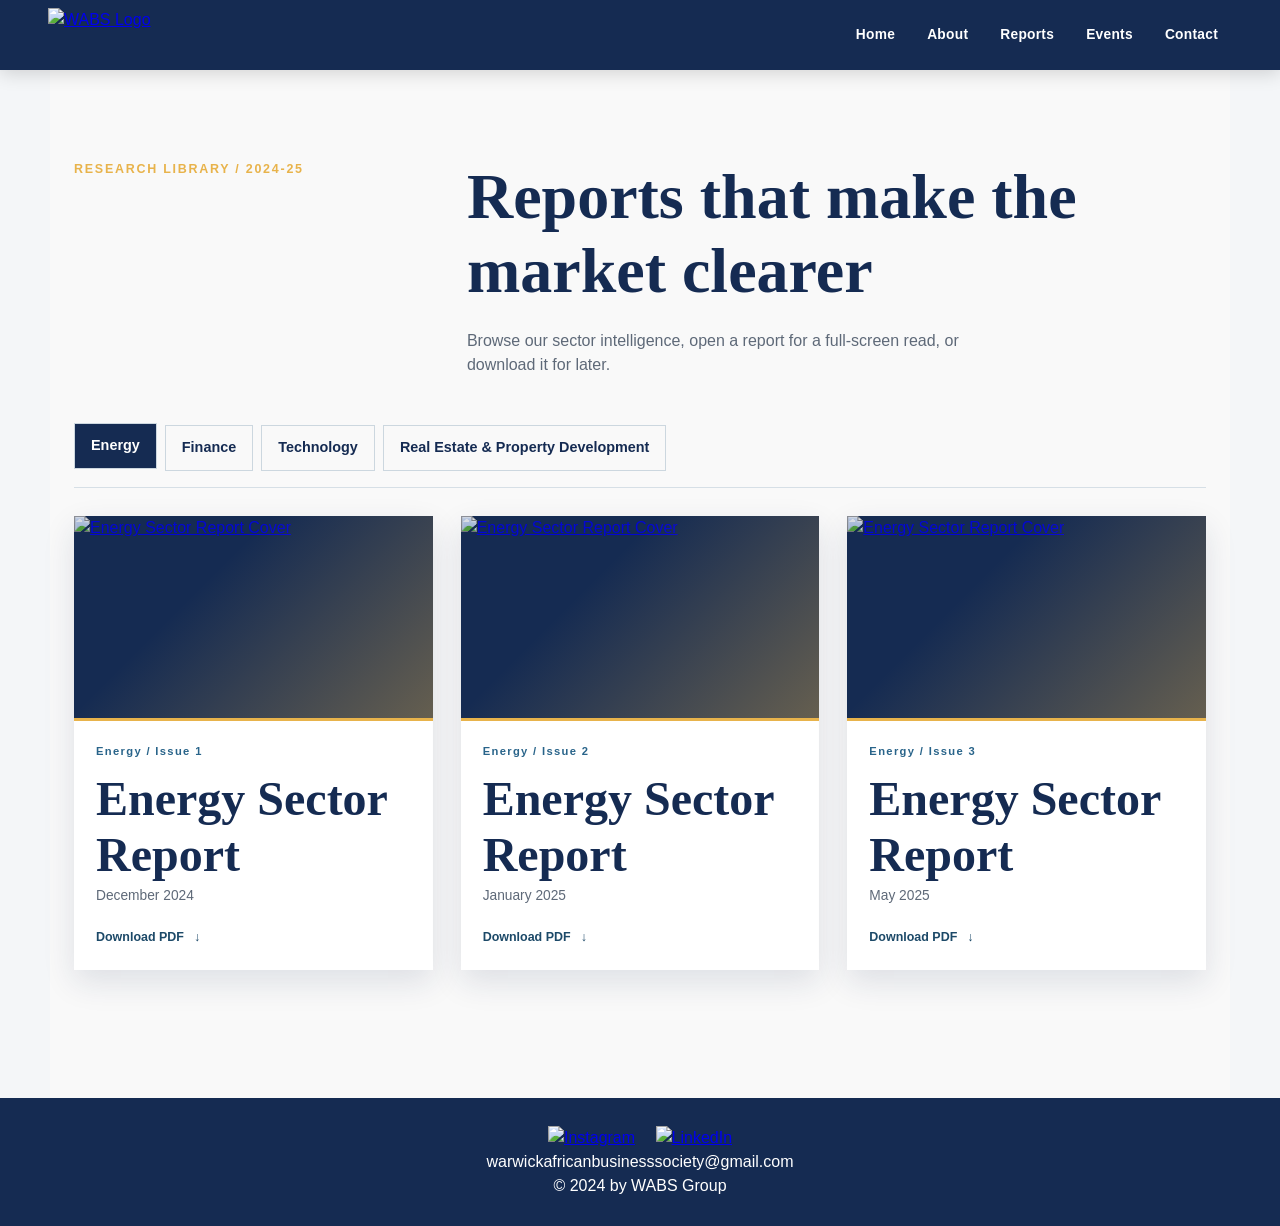
==== report.html @ a9885c7d "Work In Progress - Storing reports in JSON; Renaming some report files" ====
<!DOCTYPE html>
<html lang="en">
<head>
    <meta charset="UTF-8">
    <meta name="viewport" content="width=device-width, initial-scale=1.0, maximum-scale=1.0, user-scalable=no">
    <title>Sector Reports</title>
    <link rel="icon" href="assets/images/wabs.jpeg" type="image/jpeg">
    <style>
        * {
            margin: 0;
            padding: 0;
            box-sizing: border-box;
        }

        body {
            display: flex;
            flex-direction: column;
            min-height: 100vh;
            font-family: Arial, sans-serif;
        }

        header {
            background-color: #152B52;
            position: fixed;
            top: 0;
            left: 0;
            right: 0;
            height: 70px;
            display: flex;
            align-items: center;
            justify-content: space-between;
            padding: 0 15px;
            box-shadow: 0 2px 10px rgba(0, 0, 0, 0.1);
            z-index: 1000;
        }

        header img {
            height: 50px;
            width: auto;
        }

        /* Hamburger Menu Styles */
        .hamburger {
            display: none;
            background: none;
            border: none;
            cursor: pointer;
            padding: 10px;
            z-index: 1001;
            margin-left: auto;
        }

        .hamburger span {
            display: block;
            width: 25px;
            height: 3px;
            background: #fff;
            margin: 5px 0;
            transition: 0.3s;
        }

        nav ul {
            display: flex;
            list-style: none;
        }

        nav ul li {
            margin-left: 10px;
        }

        nav ul li a {
            text-decoration: none;
            color: #ffffff;
            font-weight: bold;
            padding: 8px 12px;
            border-radius: 5px;
            font-size: 14px;
            white-space: nowrap;
            transition: background-color 0.3s;
        }

        nav ul li a:hover {
            background-color: #29648A;
        }

        /* Mobile Styles */
        @media (max-width: 768px) {
            header {
                height: 60px;
                padding: 0 10px;
            }

            header img {
                height: 40px;
            }

            .hamburger {
                display: block;
            }

            nav ul {
                position: fixed;
                top: 60px;
                right: -100%;
                flex-direction: column;
                background: #152B52;
                width: 100%;
                height: calc(100vh - 60px);
                transition: 0.3s;
                padding: 20px 0;
            }

            nav ul.show-menu {
                right: 0;
            }

            nav ul li {
                margin: 10px 0;
                text-align: center;
            }

            nav ul li a {
                font-size: 1.1rem;
                padding: 15px;
                display: block;
            }

            .hamburger.active span:nth-child(1) {
                transform: rotate(45deg) translate(5px, 5px);
            }

            .hamburger.active span:nth-child(2) {
                opacity: 0;
            }

            .hamburger.active span:nth-child(3) {
                transform: rotate(-45deg) translate(7px, -6px);
            }
        }

        /* Existing Report Page Styles */
        .hero-section {
            background: linear-gradient(rgba(0, 0, 0, 0.6), rgba(0, 0, 0, 0.6)), url("assets/images/africa.jpeg") center/cover;
            height: 70vh;
            display: flex;
            align-items: center;
            justify-content: center;
            text-align: center;
            color: #ffffff;
            margin-top: 70px;
        }

        .report-section {
            text-align: center;
            padding: 50px 20px;
            background-color: #f9f9f9;
        }

        .buttons button {
            background-color: #002147;
            color: white;
            border: none;
            padding: 10px 15px;
            margin: 5px;
            cursor: pointer;
            border-radius: 5px;
        }

        .report-gallery {
            display: grid;
            grid-template-columns: repeat(auto-fit, minmax(150px, 1fr));
            gap: 15px;
            justify-items: center;
        }

        .report-cover img {
            object-fit: cover;
            object-position: left center;  /* or right center, depending on which side has the important content */
        }


        footer {
            background-color: #152B52;
            color: #fff;
            text-align: center;
            padding: 20px 10px;
            margin-top: auto;
        }

        footer img {
            height: 30px;
            margin: 0 8px;
            transition: transform 0.3s;
        }

        footer img:hover {
            transform: scale(1.1);
        }
    </style>
    <link rel="stylesheet" href="assets/css/site.css">
</head>
<body>
    <header>
        <a href="index.html"><img src="assets/images/wabs.jpeg" alt="WABS Logo"></a>
        <button type="button" class="hamburger" aria-label="Toggle navigation">
            <span></span>
            <span></span>
            <span></span>
        </button>
        <nav>
            <ul>
                <li><a href="index.html">Home</a></li>
                <li><a href="about.html">About</a></li>
                <li><a href="report.html">Reports</a></li>
                <li><a href="events.html">Events</a></li>
                <li><a href="contact.html">Contact</a></li>
            </ul>
        </nav>
    </header>

    <main>

        <section class="report-section">
            <div class="report-heading">
                <p class="eyebrow">Research library / 2024-25</p>
                <h1>Reports that make the market clearer</h1>
                <p>Browse our sector intelligence, open a report for a full-screen read, or download it for later.</p>
            </div>
            <div class="buttons report-tabs" role="tablist" aria-label="Report sectors">
                <button type="button" role="tab" aria-selected="true" data-report="Energy">Energy</button>
                <button type="button" role="tab" aria-selected="false" data-report="Finance">Finance</button>
                <button type="button" role="tab" aria-selected="false" data-report="Technology">Technology</button>
                <button type="button" role="tab" aria-selected="false" data-report="Real Estate">Real Estate &amp; Property Development</button>
            </div>

            <!-- <div class="report-gallery active" id="Energy" role="tabpanel">
                <article class="report-card"><a class="report-cover preview-report" href="assets/reports/ENERGY HORIZONTAL.pdf" data-title="Energy Sector Report / December 2024"><img src="assets/images/energy_sec.png" alt="Energy sector report cover"><span>Open report</span></a><div class="report-card-body"><p class="report-meta">ENERGY / ISSUE 01</p><h2>Energy Sector Report</h2><p>December 2024</p><a class="download-report" href="assets/reports/ENERGY HORIZONTAL.pdf" download="Energy Sector Report, December 2024, Issue 1.pdf">Download PDF <span aria-hidden="true">&darr;</span></a></div></article>
                <article class="report-card"><a class="report-cover preview-report" href="assets/reports/Energy Sector Report, January 2025, Issue 12.pdf" data-title="Energy Sector Report / January 2025"><img src="assets/images/energy_sec.png" alt="Energy sector report cover"><span>Open report</span></a><div class="report-card-body"><p class="report-meta">ENERGY / ISSUE 02</p><h2>Energy Sector Report</h2><p>January 2025</p><a class="download-report" href="assets/reports/Energy Sector Report, January 2025, Issue 12.pdf" download="Energy Sector Report, January 2025, Issue 2.pdf">Download PDF <span aria-hidden="true">&darr;</span></a></div></article>
                <article class="report-card"><a class="report-cover preview-report" href="assets/reports/Energy Report MAY.pdf" data-title="Energy Sector Report / February 2025"><img src="assets/images/energy_sec.png" alt="Energy sector report cover"><span>Open report</span></a><div class="report-card-body"><p class="report-meta">ENERGY / ISSUE 03</p><h2>Energy Sector Report</h2><p>February 2025</p><a class="download-report" href="assets/reports/Energy Report MAY.pdf" download="Energy Sector Report, February 2025, Issue 3.pdf">Download PDF <span aria-hidden="true">&darr;</span></a></div></article>
            </div>

            <div class="report-gallery" id="Finance" role="tabpanel">
                <article class="report-card"><a class="report-cover preview-report" href="assets/reports/Finance Horizontal.pdf" data-title="Finance Sector Report / December 2024"><img src="assets/images/finance_sec.png" alt="Finance sector report cover"><span>Open report</span></a><div class="report-card-body"><p class="report-meta">FINANCE / ISSUE 01</p><h2>Finance Sector Report</h2><p>December 2024</p><a class="download-report" href="assets/reports/Finance Horizontal.pdf" download="Finance Sector Report, December 2024, Issue 1.pdf">Download PDF <span aria-hidden="true">&darr;</span></a></div></article>
                <article class="report-card"><a class="report-cover preview-report" href="assets/reports/Finance Sector Report, January 2025, Issue 12.pdf" data-title="Finance Sector Report / January 2025"><img src="assets/images/finance_sec.png" alt="Finance sector report cover"><span>Open report</span></a><div class="report-card-body"><p class="report-meta">FINANCE / ISSUE 02</p><h2>Finance Sector Report</h2><p>January 2025</p><a class="download-report" href="assets/reports/Finance Sector Report, January 2025, Issue 12.pdf" download="Finance Sector Report, January 2025, Issue 2.pdf">Download PDF <span aria-hidden="true">&darr;</span></a></div></article>
                <article class="report-card"><a class="report-cover preview-report" href="assets/reports/Finance Report 1803.pdf" data-title="Finance Sector Report / February 2025"><img src="assets/images/finance_sec.png" alt="Finance sector report cover"><span>Open report</span></a><div class="report-card-body"><p class="report-meta">FINANCE / ISSUE 03</p><h2>Finance Sector Report</h2><p>February 2025</p><a class="download-report" href="assets/reports/Finance Report 1803.pdf" download="Finance Sector Report, February 2025, Issue 3.pdf">Download PDF <span aria-hidden="true">&darr;</span></a></div></article>
            </div>

            <div class="report-gallery" id="Technology" role="tabpanel">
                <article class="report-card"><a class="report-cover preview-report" href="assets/reports/Tech.pdf" data-title="Technology Sector Report / December 2024"><img src="assets/images/tech_sec.png" alt="Technology sector report cover"><span>Open report</span></a><div class="report-card-body"><p class="report-meta">TECHNOLOGY / ISSUE 01</p><h2>Technology Sector Report</h2><p>December 2024</p><a class="download-report" href="assets/reports/Tech.pdf" download="Technology Sector Report, December 2024, Issue 1.pdf">Download PDF <span aria-hidden="true">&darr;</span></a></div></article>
                <article class="report-card"><a class="report-cover preview-report" href="assets/reports/Technology Sector Report, January 2025, Issue 12.pdf" data-title="Technology Sector Report / January 2025"><img src="assets/images/tech_sec.png" alt="Technology sector report cover"><span>Open report</span></a><div class="report-card-body"><p class="report-meta">TECHNOLOGY / ISSUE 02</p><h2>Technology Sector Report</h2><p>January 2025</p><a class="download-report" href="assets/reports/Technology Sector Report, January 2025, Issue 12.pdf" download="Technology Sector Report, January 2025, Issue 2.pdf">Download PDF <span aria-hidden="true">&darr;</span></a></div></article>
                <article class="report-card"><a class="report-cover preview-report" href="assets/reports/Tech Report MAY (1).pdf" data-title="Technology Sector Report / February 2025"><img src="assets/images/tech_sec.png" alt="Technology sector report cover"><span>Open report</span></a><div class="report-card-body"><p class="report-meta">TECHNOLOGY / ISSUE 03</p><h2>Technology Sector Report</h2><p>February 2025</p><a class="download-report" href="assets/reports/Tech Report MAY (1).pdf" download="Technology Sector Report, February 2025, Issue 3.pdf">Download PDF <span aria-hidden="true">&darr;</span></a></div></article>
            </div>

            <div class="report-gallery" id="real-estate-property-development" role="tabpanel">
                <article class="report-card"><a class="report-cover preview-report" href="assets/reports/Real Estate.pdf" data-title="Real Estate &amp; Property Development / December 2024"><img src="assets/images/resec.png" alt="Real estate report cover"><span>Open report</span></a><div class="report-card-body"><p class="report-meta">REAL ESTATE / ISSUE 01</p><h2>Real Estate &amp; Property Development</h2><p>December 2024</p><a class="download-report" href="assets/reports/Real Estate.pdf" download="Real Estate Sector Report, December 2024, Issue 1.pdf">Download PDF <span aria-hidden="true">&darr;</span></a></div></article>
                <article class="report-card"><a class="report-cover preview-report" href="assets/reports/Real Estate &amp; Property Development Sector Report, January 2025, Issue 12.pdf" data-title="Real Estate &amp; Property Development / January 2025"><img src="assets/images/resec.png" alt="Real estate report cover"><span>Open report</span></a><div class="report-card-body"><p class="report-meta">REAL ESTATE / ISSUE 02</p><h2>Real Estate &amp; Property Development</h2><p>January 2025</p><a class="download-report" href="assets/reports/Real Estate &amp; Property Development Sector Report, January 2025, Issue 12.pdf" download="Real Estate Sector Report, January 2025, Issue 2.pdf">Download PDF <span aria-hidden="true">&darr;</span></a></div></article>
                <article class="report-card"><a class="report-cover preview-report" href="assets/reports/Real Estate May.pdf" data-title="Real Estate &amp; Property Development / February 2025"><img src="assets/images/resec.png" alt="Real estate report cover"><span>Open report</span></a><div class="report-card-body"><p class="report-meta">REAL ESTATE / ISSUE 03</p><h2>Real Estate &amp; Property Development</h2><p>February 2025</p><a class="download-report" href="assets/reports/Real Estate May.pdf" download="Real Estate Sector Report, February 2025, Issue 3.pdf">Download PDF <span aria-hidden="true">&darr;</span></a></div></article>
            </div> -->

            <div class="report-gallery">
                <!-- The reports of currently selected button based on 'aria-selected' in .report-tabs will be displayed here -->
                
            </div>
        </section>

        <dialog class="report-modal" aria-labelledby="report-modal-title">
            <div class="report-modal-bar"><p id="report-modal-title">Report preview</p><button class="close-report" type="button" aria-label="Close report preview">&times;</button></div>
            <iframe title="Report preview" src="about:blank"></iframe>
        </dialog>
    </main>

    <footer>
        <div>
            <a href="https://www.instagram.com/warwickafricanbusinesssoc/"><img src="assets/images/ig_logo.png" alt="Instagram"></a>
            <a href="https://www.linkedin.com/company/warwick-african-business-society/?viewAsMember=true"><img src="assets/images/linkedin_logo.png" alt="LinkedIn"></a>
        </div>
        <p>warwickafricanbusinesssociety@gmail.com</p>
        <p>&copy; 2024 by WABS Group</p>
    </footer>

    <script src="assets/js/site.js"></script>
    <script src="assets/js/report-filter.js"></script>
</body>
</html>
---- assets/css/site.css ----
:root {
    --wabs-navy: #152b52;
    --wabs-blue: #29648a;
    --wabs-blue-dark: #1c4968;
    --wabs-gold: #e8b34b;
    --wabs-ink: #172033;
    --wabs-muted: #5e6978;
    --wabs-paper: #f4f6f8;
    --wabs-white: #ffffff;
    --header-height: 70px;
    --content-width: 1180px;
    --shadow-soft: 0 12px 30px rgba(21, 43, 82, 0.12);
    --shadow-deep: 0 24px 60px rgba(21, 43, 82, 0.18);
}

@font-face {
    font-family: "The Seasons";
    src: url("../fonts/FONTSPRINGDEMO-TheSeasonsRegular.woff2") format("woff2");
    font-display: swap;
}

@font-face {
    font-family: "Montserrat Local";
    src: url("../fonts/Montserrat-Bold.ttf") format("truetype");
    font-weight: 700;
    font-display: swap;
}

*,
*::before,
*::after {
    box-sizing: border-box;
}

html {
    scroll-behavior: smooth;
}

body {
    min-height: 100vh;
    padding: 0 !important;
    color: var(--wabs-ink);
    background: var(--wabs-paper);
    font-family: "Montserrat", "Montserrat Local", Arial, sans-serif;
    line-height: 1.5;
    overflow-x: hidden;
}

.scroll-progress {
    position: fixed;
    top: 0;
    left: 0;
    z-index: 1100;
    width: 100%;
    height: 3px;
    background: var(--wabs-gold);
    transform: scaleX(0);
    transform-origin: left center;
    pointer-events: none;
}

header {
    position: fixed;
    top: 0;
    right: 0;
    left: 0;
    z-index: 1000;
    display: flex;
    align-items: center;
    justify-content: space-between;
    min-height: var(--header-height);
    height: var(--header-height) !important;
    padding: 0 clamp(16px, 4vw, 48px) !important;
    background: var(--wabs-navy) !important;
    box-shadow: 0 3px 18px rgba(0, 0, 0, 0.16) !important;
}

header > a {
    display: inline-flex;
    align-items: center;
    height: 100%;
}

header img {
    width: auto;
    height: 54px !important;
    object-fit: contain;
}

nav ul {
    display: flex;
    align-items: center;
    gap: 4px;
    margin: 0;
    padding: 0;
    list-style: none;
}

nav ul li {
    margin: 0 !important;
}

nav ul li a {
    display: block;
    padding: 10px 14px !important;
    border-radius: 4px;
    color: var(--wabs-white);
    font-size: 0.86rem;
    font-weight: 700;
    letter-spacing: 0.02em;
    text-decoration: none;
    transition: background-color 160ms ease, color 160ms ease;
}

nav ul li a:hover,
nav ul li a[aria-current="page"] {
    background: var(--wabs-blue);
}

.hamburger {
    display: none;
    width: 44px;
    height: 44px;
    padding: 9px !important;
    border: 0;
    background: transparent;
}

.hamburger span {
    display: block;
    width: 26px;
    height: 3px;
    margin: 5px auto;
    border-radius: 2px;
    background: var(--wabs-white);
    transition: transform 160ms ease, opacity 160ms ease;
}

.hamburger.active span:nth-child(1) {
    transform: rotate(45deg) translate(5px, 5px);
}

.hamburger.active span:nth-child(2) {
    opacity: 0;
}

.hamburger.active span:nth-child(3) {
    transform: rotate(-45deg) translate(7px, -6px);
}

h1,
h2,
h3 {
    line-height: 1.15;
}

button,
.explore-link,
.buttons button,
.report a {
    border: 0;
    border-radius: 4px;
    background: var(--wabs-blue);
    color: var(--wabs-white);
    cursor: pointer;
    font: inherit;
    font-weight: 700;
    text-decoration: none;
    transition: background-color 160ms ease, box-shadow 160ms ease, transform 160ms ease;
}

button:hover,
.explore-link:hover,
.buttons button:hover,
.report a:hover {
    background: var(--wabs-blue-dark) !important;
    box-shadow: 0 6px 14px rgba(21, 43, 82, 0.18);
    transform: translateY(-1px);
}

button:focus-visible,
a:focus-visible,
input:focus-visible,
textarea:focus-visible {
    outline: 3px solid var(--wabs-gold);
    outline-offset: 3px;
}

.hero-section,
.hero-section2,
.hero-container {
    margin-top: var(--header-height) !important;
}

.hero-section h1,
.hero-text,
.events-intro h1,
.team-section h2,
.report-section h2 {
    font-family: "The Seasons", Georgia, serif;
}

.hero-section-header {
    width: min(100%, 820px);
}

.feature-box {
    border-radius: 4px;
    box-shadow: var(--shadow-soft) !important;
}

.about-mission {
    width: 100%;
    margin-top: 0 !important;
    padding: clamp(64px, 9vw, 112px) 24px !important;
    align-items: center;
    text-align: center;
}

.about-mission .hero-section-header,
.about-mission .features {
    align-self: center;
    width: min(100%, 1040px);
    margin-right: auto !important;
    margin-left: auto !important;
    text-align: center;
}

.about-mission .hero-section-header {
    max-width: 820px;
}

.about-mission .features {
    display: grid;
    grid-template-columns: repeat(3, minmax(0, 1fr));
    align-items: stretch;
    justify-content: center;
    gap: clamp(18px, 4vw, 48px);
}

.about-mission .feature-box {
    width: 100%;
    max-width: none;
    margin: 0 !important;
}

.sector {
    width: min(100% - 32px, var(--content-width));
    margin: 48px auto;
}

.sector-container {
    min-height: 320px;
    border-radius: 4px;
    box-shadow: var(--shadow-soft) !important;
}

.sector-content p,
.event-card p,
.content-section p {
    color: var(--wabs-muted);
}

.team-section,
.report-section,
.content-section {
    width: min(100%, var(--content-width));
    margin-right: auto;
    margin-left: auto;
}

.team-section,
.report-section {
    padding: clamp(40px, 6vw, 80px) 24px !important;
}

.team-section h2,
.report-section h2 {
    font-size: clamp(2rem, 4vw, 3rem) !important;
}

.buttons {
    display: flex;
    flex-wrap: wrap;
    justify-content: center;
    gap: 8px;
    margin: 28px 0 !important;
}

.buttons button {
    margin: 0 !important;
    padding: 11px 16px !important;
    font-size: 0.9rem;
}

.team-gallery,
.report-gallery {
    gap: 28px !important;
}

.team-member {
    padding: 8px;
}

.team-member img {
    box-shadow: var(--shadow-soft) !important;
}

form {
    border: 1px solid #e1e6eb;
    box-shadow: var(--shadow-soft) !important;
}

input,
textarea {
    border: 1px solid #cbd4de !important;
    background: var(--wabs-white);
    color: var(--wabs-ink);
}

input:focus,
textarea:focus {
    border-color: var(--wabs-blue) !important;
    box-shadow: 0 0 0 3px rgba(41, 100, 138, 0.14);
    outline: 0;
}

footer {
    margin-top: auto;
    padding: 28px 20px !important;
    background: var(--wabs-navy) !important;
}

footer img {
    width: auto;
    height: 32px !important;
}

@media (max-width: 768px) {
    :root {
        --header-height: 60px;
    }

    header img {
        height: 44px !important;
    }

    .hamburger {
        display: block !important;
        margin-left: auto !important;
    }

    nav ul {
        position: fixed;
        top: var(--header-height);
        right: -100%;
        z-index: 999;
        display: flex;
        width: 100%;
        height: calc(100vh - var(--header-height));
        padding: 24px 16px;
        flex-direction: column;
        align-items: stretch;
        gap: 8px;
        background: var(--wabs-navy);
        transition: right 200ms ease;
    }

    nav ul.show-menu {
        right: 0;
    }

    nav ul li a {
        padding: 14px 16px !important;
        text-align: center;
        font-size: 1rem;
    }

    .sector {
        width: min(100% - 24px, var(--content-width));
        margin: 28px auto;
    }

    .sector-content {
        padding: 28px !important;
    }

    .content-section {
        padding: 28px 16px !important;
    }

    .hero-section h1,
    .hero-text {
        font-size: clamp(1.8rem, 8vw, 2.5rem) !important;
    }
}

@media (max-width: 480px) {
    .about-mission .features {
        grid-template-columns: 1fr;
        width: min(100%, 320px);
    }

    .buttons button {
        width: 100%;
    }

    .team-gallery {
        grid-template-columns: 1fr !important;
    }

    .feature-box {
        min-width: 100%;
    }
}

@media (prefers-reduced-motion: reduce) {
    *,
    *::before,
    *::after {
        scroll-behavior: auto !important;
        transition-duration: 0.01ms !important;
    }
}

.events-page {
    max-width: none;
    padding: 0 !important;
}

.events-hero {
    display: flex;
    position: relative;
    min-height: min(620px, 70vh);
    margin-top: var(--header-height);
    align-items: center;
    padding: clamp(80px, 12vw, 150px) max(24px, calc((100% - var(--content-width)) / 2));
    isolation: isolate;
    background: linear-gradient(105deg, rgba(21, 43, 82, 0.97) 0%, rgba(21, 43, 82, 0.7) 48%, rgba(21, 43, 82, 0.18) 100%), url("../images/hero.png") center 58% / cover no-repeat;
    color: var(--wabs-white);
}

.events-hero::after {
    position: absolute;
    inset: auto 0 0;
    height: 110px;
    background: linear-gradient(transparent, var(--wabs-paper));
    content: "";
    pointer-events: none;
}

.events-hero-content {
    position: relative;
    z-index: 1;
    width: min(100%, 720px);
    animation: hero-in 800ms cubic-bezier(.2,.8,.2,1) both;
}

.hero-actions {
    display: flex;
    align-items: center;
    flex-wrap: wrap;
    gap: 22px;
    margin-top: 34px;
}

.hero-action {
    display: inline-flex;
    gap: 20px;
    align-items: center;
    padding: 13px 17px;
    border: 1px solid rgba(255,255,255,.5);
    color: var(--wabs-white);
    font-size: .86rem;
    font-weight: 700;
    text-decoration: none;
    transition: background 180ms ease, border-color 180ms ease, transform 180ms ease;
}

.hero-action:hover { background: var(--wabs-blue); border-color: var(--wabs-blue); transform: translateY(-2px); }

.hero-status { color: rgba(255,255,255,.76); font-size: .76rem; letter-spacing: .04em; text-transform: uppercase; }
.hero-status i { display: inline-block; width: 7px; height: 7px; margin-right: 7px; border-radius: 50%; background: #6bd18c; box-shadow: 0 0 0 5px rgba(107,209,140,.16); }

.eyebrow {
    margin-bottom: 14px;
    color: var(--wabs-gold) !important;
    font-size: 0.78rem;
    font-weight: 700;
    letter-spacing: 0.14em;
    text-transform: uppercase;
}

.events-hero h1 {
    max-width: 680px;
    margin-bottom: 22px;
    color: var(--wabs-white);
    font-size: clamp(2.5rem, 6vw, 5.5rem);
}

.events-hero-content > p:last-child {
    max-width: 600px;
    color: rgba(255, 255, 255, 0.86);
    font-size: clamp(1rem, 1.8vw, 1.2rem);
}

.events-content {
    width: min(100% - 48px, var(--content-width));
    margin: 0 auto;
    padding: clamp(64px, 9vw, 112px) 0;
}

.events-section-heading {
    display: grid;
    grid-template-columns: 1fr 1.5fr;
    column-gap: 48px;
    margin-bottom: 48px;
}

.events-section-heading .eyebrow {
    grid-row: span 2;
}

.events-section-heading h2 {
    margin-bottom: 14px;
    color: var(--wabs-navy);
    font-family: "The Seasons", Georgia, serif;
    font-size: clamp(2rem, 4vw, 3.5rem);
}

.events-section-heading > p:last-child {
    max-width: 560px;
    color: var(--wabs-muted);
}

.event-list {
    display: grid;
    grid-template-columns: repeat(3, 1fr);
    gap: 20px;
}

.event-toolbar {
    display: flex;
    align-items: center;
    justify-content: space-between;
    gap: 20px;
    margin: 0 0 22px;
    padding-bottom: 16px;
    border-bottom: 1px solid #dce2e8;
    color: var(--wabs-muted);
    font-size: .78rem;
    font-weight: 700;
    letter-spacing: .1em;
    text-transform: uppercase;
}

.event-filters { display: flex; flex-wrap: wrap; gap: 6px; }
.event-filter { padding: 8px 12px; border: 1px solid #ccd7df; border-radius: 0; background: transparent; color: var(--wabs-muted); font-size: .72rem; letter-spacing: .04em; }
.event-filter:hover, .event-filter.is-active { background: var(--wabs-navy); color: var(--wabs-white); box-shadow: none; transform: none; }

.event-card {
    display: flex;
    min-height: 300px;
    flex-direction: column;
    align-items: flex-start;
    padding: 30px;
    border-top: 4px solid var(--wabs-blue);
    background: var(--wabs-white);
    box-shadow: var(--shadow-soft);
    transform: perspective(900px) rotateX(var(--rotate-x, 0deg)) rotateY(var(--rotate-y, 0deg));
    transition: transform 180ms ease, box-shadow 180ms ease, opacity 220ms ease;
    will-change: transform;
}

.event-card:hover { box-shadow: var(--shadow-deep); }
.event-card.is-hidden { display: none; }
.js-enabled .reveal-item { opacity: 0; transform: translateY(22px); transition: opacity 650ms ease, transform 650ms cubic-bezier(.2,.8,.2,1); }
.js-enabled .reveal-item.is-visible { opacity: 1; transform: translateY(0); }
.js-enabled .event-card.reveal-item { transform: perspective(900px) translateY(22px) rotateX(var(--rotate-x, 0deg)) rotateY(var(--rotate-y, 0deg)); }
.js-enabled .event-card.reveal-item.is-visible { transform: perspective(900px) translateY(0) rotateX(var(--rotate-x, 0deg)) rotateY(var(--rotate-y, 0deg)); }

@keyframes hero-in { from { opacity: 0; transform: translateY(20px); } to { opacity: 1; transform: translateY(0); } }

.event-number {
    margin-bottom: 42px;
    color: var(--wabs-blue);
    font-size: 0.8rem;
    font-weight: 700;
    letter-spacing: 0.12em;
}

.event-card h2 {
    margin-bottom: 12px;
    color: var(--wabs-navy);
    font-family: "The Seasons", Georgia, serif;
    font-size: 1.7rem;
}

.event-card p {
    margin-bottom: 26px;
    line-height: 1.7;
}

.event-card a {
    margin-top: auto;
    color: var(--wabs-blue-dark);
    font-size: 0.9rem;
    font-weight: 700;
    text-decoration: none;
}

.event-card a::after {
    padding-left: 8px;
    content: "->";
}

.event-card a:hover {
    color: var(--wabs-navy);
}

@media (max-width: 768px) {
    .events-hero {
        min-height: 540px;
        padding: 88px 24px;
        background-position: 62% center;
    }

    .events-content {
        width: min(100% - 32px, var(--content-width));
    }

    .events-section-heading {
        display: block;
    }

    .events-section-heading .eyebrow {
        margin-bottom: 18px;
    }

    .event-list {
        grid-template-columns: 1fr;
    }

    .event-toolbar { align-items: flex-start; flex-direction: column; }

    .event-card {
        min-height: 260px;
    }
}

.report-section {
    width: min(100% - 40px, var(--content-width));
    padding-top: clamp(104px, 13vw, 160px) !important;
    padding-bottom: clamp(72px, 10vw, 128px) !important;
}

.report-heading {
    display: grid;
    grid-template-columns: minmax(180px, .7fr) minmax(0, 1.5fr);
    gap: 18px 48px;
    margin-bottom: 48px;
    text-align: left;
}

.report-heading .eyebrow { grid-row: span 2; }
.report-heading h1 { margin-bottom: 4px; color: var(--wabs-navy); font-family: "The Seasons", Georgia, serif; font-size: clamp(2.3rem, 5vw, 4.6rem); }
.report-heading > p:last-child { max-width: 560px; color: var(--wabs-muted); }

.report-tabs { justify-content: flex-start; margin: 0 0 28px !important; padding-bottom: 16px; border-bottom: 1px solid #d6dfe6; }
.report-tabs button { border: 1px solid #ccd7df; border-radius: 0; background: transparent; color: var(--wabs-navy); }
.report-tabs button:hover, .report-tabs button[aria-selected="true"] { background: var(--wabs-navy); color: var(--wabs-white); transform: translateY(-2px); }

.report-gallery { grid-template-columns: repeat(3, minmax(0, 1fr)); align-items: stretch; gap: 20px; }
.report-card { overflow: hidden; background: var(--wabs-white); box-shadow: var(--shadow-soft); text-align: left; transition: box-shadow 180ms ease, transform 180ms ease; }
.report-card:hover { box-shadow: var(--shadow-deep); transform: translateY(-6px); }
.report-cover { position: relative; display: block; width: 100%; aspect-ratio: 16 / 9; overflow: hidden; background: var(--wabs-navy); }
.report-cover::after { position: absolute; inset: 0; background: linear-gradient(135deg, transparent 35%, rgba(232,179,75,.38)); content: ""; transition: opacity 180ms ease; }
.report-cover img { width: 190%; max-width: none; height: 190%; object-fit: cover; object-position: left top; opacity: .84; transform-origin: left top; transition: transform 500ms cubic-bezier(.2,.8,.2,1), opacity 180ms ease; }
.report-card[data-category="Finance"] .report-cover img, .report-card[data-category="Real Estate"] .report-cover img { margin-left: -90%; object-position: left top; transform-origin: right top; }
.report-cover span { position: absolute; right: 16px; bottom: 16px; z-index: 1; padding: 9px 11px; background: var(--wabs-white); color: var(--wabs-navy); font-size: .72rem; font-weight: 700; opacity: 0; transform: translateY(8px); transition: opacity 180ms ease, transform 180ms ease; }
.report-card:hover .report-cover img { opacity: 1; transform: scale(1.06); }
.report-card:hover .report-cover span { opacity: 1; transform: translateY(0); }
.report-card-body { min-height: 180px; padding: 22px; border-top: 3px solid var(--wabs-gold); }
.report-meta { margin-bottom: 12px; color: var(--wabs-blue); font-size: .7rem; font-weight: 700; letter-spacing: .12em; }
.report-card-body h2 { margin-bottom: 4px; color: var(--wabs-navy); font-family: "The Seasons", Georgia, serif; font-size: 1.45rem; }
.report-card-body > p:not(.report-meta) { color: var(--wabs-muted); font-size: .86rem; }
.download-report { display: inline-flex; gap: 10px; margin-top: 22px; color: var(--wabs-blue-dark); font-size: .78rem; font-weight: 700; text-decoration: none; }
.download-report:hover { color: var(--wabs-navy); }

.report-modal { width: 100vw; max-width: none; height: 100vh; max-height: none; padding: 0; border: 0; background: #172033; box-shadow: none; }
.report-modal::backdrop { background: rgba(10, 18, 32, .8); backdrop-filter: blur(6px); }
.report-modal-bar { display: flex; align-items: center; justify-content: space-between; height: 58px; padding: 0 18px; color: var(--wabs-white); font-size: .78rem; font-weight: 700; letter-spacing: .08em; text-transform: uppercase; }
.close-report { width: 36px; height: 36px; padding: 0; border-radius: 50%; background: transparent; color: var(--wabs-white); font-size: 1.5rem; line-height: 1; }
.close-report:hover { background: var(--wabs-blue); box-shadow: none; transform: none; }
.report-modal iframe { display: block; width: 100%; height: calc(100% - 58px); border: 0; background: var(--wabs-white); }

@media (max-width: 768px) {
    .report-section { width: min(100% - 32px, var(--content-width)); }
    .report-heading { display: block; }
    .report-heading .eyebrow { margin-bottom: 18px; }
    .report-gallery { grid-template-columns: 1fr; }
    .report-card-body { min-height: auto; }
}
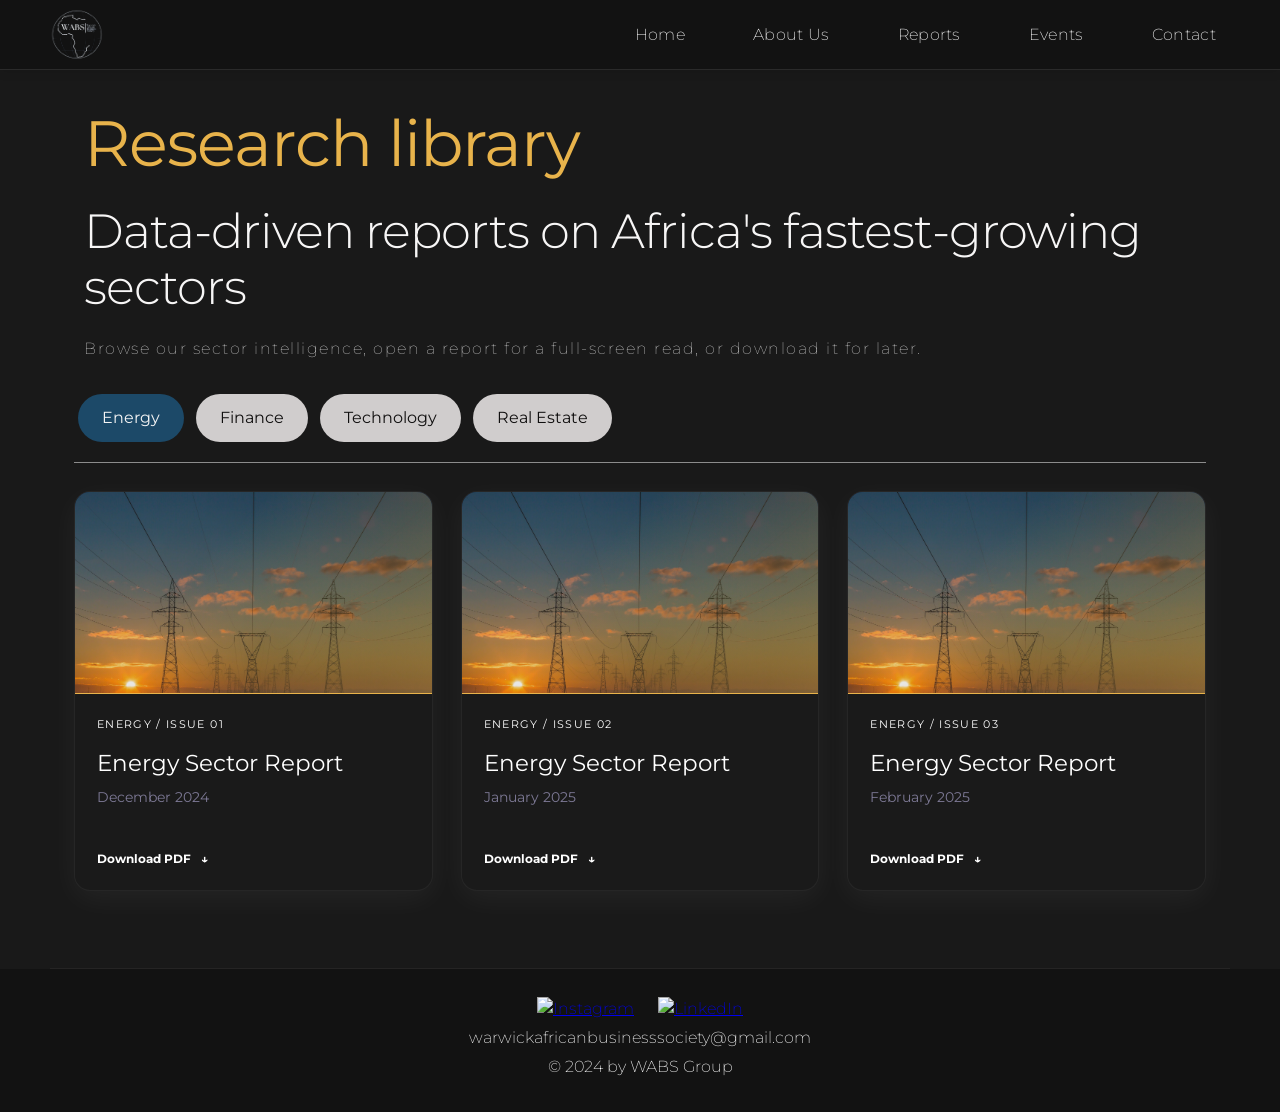
==== commit dfed9045: "New website styling, updated content" ====
--- a/report.html
+++ b/report.html
@@ -4,6 +4,7 @@
     <meta charset="UTF-8">
     <meta name="viewport" content="width=device-width, initial-scale=1.0, maximum-scale=1.0, user-scalable=no">
     <title>Sector Reports</title>
+    <link href="https://fonts.googleapis.com/css2?family=Montserrat:wght@100;200;300;400;500;600;700;800;900&display=swap" rel="stylesheet">
     <link rel="icon" href="assets/images/wabs.jpeg" type="image/jpeg">
     <style>
         * {
@@ -16,27 +17,7 @@
             display: flex;
             flex-direction: column;
             min-height: 100vh;
-            font-family: Arial, sans-serif;
-        }
-
-        header {
-            background-color: #152B52;
-            position: fixed;
-            top: 0;
-            left: 0;
-            right: 0;
-            height: 70px;
-            display: flex;
-            align-items: center;
-            justify-content: space-between;
-            padding: 0 15px;
-            box-shadow: 0 2px 10px rgba(0, 0, 0, 0.1);
-            z-index: 1000;
-        }
-
-        header img {
-            height: 50px;
-            width: auto;
+            /* font-family: Arial, sans-serif; */
         }
 
         /* Hamburger Menu Styles */
@@ -59,83 +40,9 @@
             transition: 0.3s;
         }
 
-        nav ul {
-            display: flex;
-            list-style: none;
-        }
-
-        nav ul li {
-            margin-left: 10px;
-        }
-
-        nav ul li a {
-            text-decoration: none;
-            color: #ffffff;
-            font-weight: bold;
-            padding: 8px 12px;
-            border-radius: 5px;
-            font-size: 14px;
-            white-space: nowrap;
-            transition: background-color 0.3s;
-        }
-
-        nav ul li a:hover {
-            background-color: #29648A;
-        }
 
         /* Mobile Styles */
         @media (max-width: 768px) {
-            header {
-                height: 60px;
-                padding: 0 10px;
-            }
-
-            header img {
-                height: 40px;
-            }
-
-            .hamburger {
-                display: block;
-            }
-
-            nav ul {
-                position: fixed;
-                top: 60px;
-                right: -100%;
-                flex-direction: column;
-                background: #152B52;
-                width: 100%;
-                height: calc(100vh - 60px);
-                transition: 0.3s;
-                padding: 20px 0;
-            }
-
-            nav ul.show-menu {
-                right: 0;
-            }
-
-            nav ul li {
-                margin: 10px 0;
-                text-align: center;
-            }
-
-            nav ul li a {
-                font-size: 1.1rem;
-                padding: 15px;
-                display: block;
-            }
-
-            .hamburger.active span:nth-child(1) {
-                transform: rotate(45deg) translate(5px, 5px);
-            }
-
-            .hamburger.active span:nth-child(2) {
-                opacity: 0;
-            }
-
-            .hamburger.active span:nth-child(3) {
-                transform: rotate(-45deg) translate(7px, -6px);
-            }
         }
 
         /* Existing Report Page Styles */
@@ -150,69 +57,207 @@
             margin-top: 70px;
         }
 
+
         .report-section {
+            padding: 20px 20px;
+        }
+
+        .report-heading {
+            display: flex;
+            flex-direction: column;
+            gap: 24px;
+            padding: 30px 10px 12px 10px;
+            text-align: left;
+        }
+
+        .report-heading h2{
+            color: var(--wabs-gold);
+        }
+
+        .report-heading h3, p{
+            color: #f7f6f6;
+        }
+
+        .report-tabs { 
+            display: flex;
+            justify-content: flex-start; 
+            align-items: center;
+            gap: 12px;
+            margin: 0 0 28px !important;
+            padding: 10px 4px 20px 4px; 
+            border-bottom: 1px solid rgba(255, 255, 255, 0.5); 
+            overflow-x: scroll;
+            scrollbar-width: none;
+        }
+
+        @media(max-width: 412px){
+            .report-tabs{
+                display: grid;
+                grid-template-columns: repeat(2, 1fr);
+            }
+        }
+
+        .report-tab{
+            background: #d0cdcd;
+            opacity: 1;
+            /* border: 1px solid #e0e0e0; */
+            border: none;
+            border-radius: 50px;
+            padding: 12px 24px;
+            color: #100f0f;
+            cursor: pointer;
+            min-width: 54px;
             text-align: center;
-            padding: 50px 20px;
-            background-color: #f9f9f9;
-        }
-
-        .buttons button {
-            background-color: #002147;
-            color: white;
-            border: none;
-            padding: 10px 15px;
-            margin: 5px;
-            cursor: pointer;
-            border-radius: 5px;
-        }
+            font: inherit;
+
+            transition: all 0.3s ease;
+
+            white-space: nowrap;
+            flex-shrink: 0;
+        }
+
+        @media (max-width: 768px) {
+            .report-tab {
+                padding: 8px 16px;
+                font-size: 0.9rem;
+            }
+        }
+
+        .report-tab:hover {
+            background: #0c111d;
+            color: #f5f5f5;
+        }
+
+        .report-tab.active{
+            background: var(--wabs-blue-dark);
+            color: #f5f5f5;   
+        }
+
 
         .report-gallery {
-            display: grid;
+            display: none;
             grid-template-columns: repeat(auto-fit, minmax(150px, 1fr));
             gap: 15px;
             justify-items: center;
         }
 
+        .report-gallery.active {
+            display: grid;
+        }
+
+        .report-card { 
+            overflow: hidden; 
+            background: #1a1a1a; 
+            box-shadow: 0 8px 30px rgba(255, 255, 255, 0.05);
+            border: 1px solid rgba(255, 255, 255, 0.05);
+            border-radius: 16px;
+            text-align: left; 
+            transition: box-shadow 180ms ease, transform 180ms ease; 
+            height: 100%;
+        }
+
         .report-cover img {
+            width: 100%;
+            height: 100%;
+            /* max-width: none; */
             object-fit: cover;
-            object-position: left center;  /* or right center, depending on which side has the important content */
-        }
-
-
-        footer {
-            background-color: #152B52;
-            color: #fff;
-            text-align: center;
-            padding: 20px 10px;
-            margin-top: auto;
-        }
-
-        footer img {
-            height: 30px;
-            margin: 0 8px;
-            transition: transform 0.3s;
-        }
-
-        footer img:hover {
-            transform: scale(1.1);
-        }
+            object-position: center 30%;
+            opacity: 0.9; 
+            transition: all ease;
+        }
+
+        .report-cover span { 
+            position: absolute; 
+            right: 16px; 
+            bottom: 16px; 
+            z-index: 1; 
+            padding: 9px 11px; 
+            background: var(--wabs-white); 
+            color: var(--wabs-navy); 
+            font-size: .72rem; 
+            font-weight: 300; 
+            opacity: 0; 
+            transform: translateY(8px); 
+            transition: opacity 180ms ease, transform 180ms ease; 
+        }
+
+        .report-card:hover .report-cover img { 
+            opacity: 1; 
+            transform: scale(1.06); 
+        }
+
+        .report-card:hover .report-cover span { 
+            opacity: 1; 
+            transform: translateY(0); 
+        }
+
+        .report-card-body { 
+            display: flex;
+            flex-direction: column;
+            align-items: flex-start;
+            justify-content: center;
+            gap: 6px;
+            min-height: 180px; 
+            padding: 22px; 
+            border-top: 1px solid var(--wabs-gold); 
+        }
+
+        .report-meta { 
+            margin-bottom: 12px; 
+            color: #ffffff;
+            font-size: .7rem; 
+            font-weight: 400; 
+            letter-spacing: .12em; 
+        }
+
+        .report-card-body h2 { 
+            margin-bottom: 4px; 
+            color: #ffffff;
+            font-size: 1.45rem;
+            font-weight: 400; 
+        }
+
+
+        .report-card-body > p:not(.report-meta) { 
+            color: rgba(178, 172, 215, 0.65); 
+            font-size: .86rem; 
+        }
+
+        .download-report { 
+            display: inline-flex; 
+            gap: 10px; 
+            margin-top: 22px; 
+            color: #ffffff;
+            font-size: .78rem; 
+            font-weight: 700; 
+            text-decoration: none; 
+            transition: color 180ms ease;
+        }
+        .download-report:hover { 
+            color: var(--wabs-gold); 
+        }
+
     </style>
     <link rel="stylesheet" href="assets/css/site.css">
 </head>
 <body>
     <header>
-        <a href="index.html"><img src="assets/images/wabs.jpeg" alt="WABS Logo"></a>
+        <a href="index.html" class="logo">
+            <img src="assets/images/wabs-removebg-preview.png" alt="WABS Logo">
+        </a>
+
         <button type="button" class="hamburger" aria-label="Toggle navigation">
             <span></span>
             <span></span>
             <span></span>
         </button>
-        <nav>
+
+        <nav class="main-nav">
             <ul>
                 <li><a href="index.html">Home</a></li>
-                <li><a href="about.html">About</a></li>
+                <li><a href="about.html">About Us</a></li>
                 <li><a href="report.html">Reports</a></li>
-                <li><a href="events.html">Events</a></li>
+                <li><a href="events_info.html">Events</a></li>
                 <li><a href="contact.html">Contact</a></li>
             </ul>
         </nav>
@@ -222,44 +267,39 @@
 
         <section class="report-section">
             <div class="report-heading">
-                <p class="eyebrow">Research library / 2024-25</p>
-                <h1>Reports that make the market clearer</h1>
-                <p>Browse our sector intelligence, open a report for a full-screen read, or download it for later.</p>
-            </div>
-            <div class="buttons report-tabs" role="tablist" aria-label="Report sectors">
-                <button type="button" role="tab" aria-selected="true" data-report="Energy">Energy</button>
-                <button type="button" role="tab" aria-selected="false" data-report="Finance">Finance</button>
-                <button type="button" role="tab" aria-selected="false" data-report="Technology">Technology</button>
-                <button type="button" role="tab" aria-selected="false" data-report="Real Estate">Real Estate &amp; Property Development</button>
-            </div>
-
-            <!-- <div class="report-gallery active" id="Energy" role="tabpanel">
-                <article class="report-card"><a class="report-cover preview-report" href="assets/reports/ENERGY HORIZONTAL.pdf" data-title="Energy Sector Report / December 2024"><img src="assets/images/energy_sec.png" alt="Energy sector report cover"><span>Open report</span></a><div class="report-card-body"><p class="report-meta">ENERGY / ISSUE 01</p><h2>Energy Sector Report</h2><p>December 2024</p><a class="download-report" href="assets/reports/ENERGY HORIZONTAL.pdf" download="Energy Sector Report, December 2024, Issue 1.pdf">Download PDF <span aria-hidden="true">&darr;</span></a></div></article>
-                <article class="report-card"><a class="report-cover preview-report" href="assets/reports/Energy Sector Report, January 2025, Issue 12.pdf" data-title="Energy Sector Report / January 2025"><img src="assets/images/energy_sec.png" alt="Energy sector report cover"><span>Open report</span></a><div class="report-card-body"><p class="report-meta">ENERGY / ISSUE 02</p><h2>Energy Sector Report</h2><p>January 2025</p><a class="download-report" href="assets/reports/Energy Sector Report, January 2025, Issue 12.pdf" download="Energy Sector Report, January 2025, Issue 2.pdf">Download PDF <span aria-hidden="true">&darr;</span></a></div></article>
-                <article class="report-card"><a class="report-cover preview-report" href="assets/reports/Energy Report MAY.pdf" data-title="Energy Sector Report / February 2025"><img src="assets/images/energy_sec.png" alt="Energy sector report cover"><span>Open report</span></a><div class="report-card-body"><p class="report-meta">ENERGY / ISSUE 03</p><h2>Energy Sector Report</h2><p>February 2025</p><a class="download-report" href="assets/reports/Energy Report MAY.pdf" download="Energy Sector Report, February 2025, Issue 3.pdf">Download PDF <span aria-hidden="true">&darr;</span></a></div></article>
+                <h2 class="large-text">Research library</h2>
+                <h3 class="medium-text">Data-driven reports on Africa's fastest-growing sectors</h3>
+                <p class="small-text-wrap">Browse our sector intelligence, open a report for a full-screen read, or download it for later.</p>
+            </div>
+            <div class="report-tabs" role="tablist" aria-label="Report sectors">
+                <button class="report-tab active" type="button" role="tab" aria-selected="true" data-report="Energy">Energy</button>
+                <button class="report-tab" type="button" role="tab" aria-selected="false" data-report="Finance">Finance</button>
+                <button class="report-tab" type="button" role="tab" aria-selected="false" data-report="Technology">Technology</button>
+                <button class="report-tab" type="button" role="tab" aria-selected="false" data-report="real-estate-property-development">Real Estate</button>
+            </div>
+
+            <div class="report-gallery active" id="Energy" role="tabpanel">
+                <article class="report-card"><a class="report-cover preview-report" href="assets/reports/ENERGY HORIZONTAL.pdf" data-title="Energy Sector Report / December 2024"><img src="assets/images/report-cover/energy.jpg" alt="Energy sector report cover"><span>Open report</span></a><div class="report-card-body"><p class="report-meta">ENERGY / ISSUE 01</p><h2>Energy Sector Report</h2><p>December 2024</p><a class="download-report" href="assets/reports/ENERGY HORIZONTAL.pdf" download="Energy Sector Report, December 2024, Issue 1.pdf">Download PDF <span aria-hidden="true">&darr;</span></a></div></article>
+                <article class="report-card"><a class="report-cover preview-report" href="assets/reports/Energy Sector Report, January 2025, Issue 12.pdf" data-title="Energy Sector Report / January 2025"><img src="assets/images/report-cover/energy.jpg" alt="Energy sector report cover"><span>Open report</span></a><div class="report-card-body"><p class="report-meta">ENERGY / ISSUE 02</p><h2>Energy Sector Report</h2><p>January 2025</p><a class="download-report" href="assets/reports/Energy Sector Report, January 2025, Issue 12.pdf" download="Energy Sector Report, January 2025, Issue 2.pdf">Download PDF <span aria-hidden="true">&darr;</span></a></div></article>
+                <article class="report-card"><a class="report-cover preview-report" href="assets/reports/Energy Report MAY.pdf" data-title="Energy Sector Report / February 2025"><img src="assets/images/report-cover/energy.jpg" alt="Energy sector report cover"><span>Open report</span></a><div class="report-card-body"><p class="report-meta">ENERGY / ISSUE 03</p><h2>Energy Sector Report</h2><p>February 2025</p><a class="download-report" href="assets/reports/Energy Report MAY.pdf" download="Energy Sector Report, February 2025, Issue 3.pdf">Download PDF <span aria-hidden="true">&darr;</span></a></div></article>
             </div>
 
             <div class="report-gallery" id="Finance" role="tabpanel">
-                <article class="report-card"><a class="report-cover preview-report" href="assets/reports/Finance Horizontal.pdf" data-title="Finance Sector Report / December 2024"><img src="assets/images/finance_sec.png" alt="Finance sector report cover"><span>Open report</span></a><div class="report-card-body"><p class="report-meta">FINANCE / ISSUE 01</p><h2>Finance Sector Report</h2><p>December 2024</p><a class="download-report" href="assets/reports/Finance Horizontal.pdf" download="Finance Sector Report, December 2024, Issue 1.pdf">Download PDF <span aria-hidden="true">&darr;</span></a></div></article>
-                <article class="report-card"><a class="report-cover preview-report" href="assets/reports/Finance Sector Report, January 2025, Issue 12.pdf" data-title="Finance Sector Report / January 2025"><img src="assets/images/finance_sec.png" alt="Finance sector report cover"><span>Open report</span></a><div class="report-card-body"><p class="report-meta">FINANCE / ISSUE 02</p><h2>Finance Sector Report</h2><p>January 2025</p><a class="download-report" href="assets/reports/Finance Sector Report, January 2025, Issue 12.pdf" download="Finance Sector Report, January 2025, Issue 2.pdf">Download PDF <span aria-hidden="true">&darr;</span></a></div></article>
-                <article class="report-card"><a class="report-cover preview-report" href="assets/reports/Finance Report 1803.pdf" data-title="Finance Sector Report / February 2025"><img src="assets/images/finance_sec.png" alt="Finance sector report cover"><span>Open report</span></a><div class="report-card-body"><p class="report-meta">FINANCE / ISSUE 03</p><h2>Finance Sector Report</h2><p>February 2025</p><a class="download-report" href="assets/reports/Finance Report 1803.pdf" download="Finance Sector Report, February 2025, Issue 3.pdf">Download PDF <span aria-hidden="true">&darr;</span></a></div></article>
+                <article class="report-card"><a class="report-cover preview-report" href="assets/reports/Finance Horizontal.pdf" data-title="Finance Sector Report / December 2024"><img src="assets/images/report-cover/finance2.jpg" alt="Finance sector report cover"><span>Open report</span></a><div class="report-card-body"><p class="report-meta">FINANCE / ISSUE 01</p><h2>Finance Sector Report</h2><p>December 2024</p><a class="download-report" href="assets/reports/Finance Horizontal.pdf" download="Finance Sector Report, December 2024, Issue 1.pdf">Download PDF <span aria-hidden="true">&darr;</span></a></div></article>
+                <article class="report-card"><a class="report-cover preview-report" href="assets/reports/Finance Sector Report, January 2025, Issue 12.pdf" data-title="Finance Sector Report / January 2025"><img src="assets/images/report-cover/finance2.jpg" alt="Finance sector report cover"><span>Open report</span></a><div class="report-card-body"><p class="report-meta">FINANCE / ISSUE 02</p><h2>Finance Sector Report</h2><p>January 2025</p><a class="download-report" href="assets/reports/Finance Sector Report, January 2025, Issue 12.pdf" download="Finance Sector Report, January 2025, Issue 2.pdf">Download PDF <span aria-hidden="true">&darr;</span></a></div></article>
+                <article class="report-card"><a class="report-cover preview-report" href="assets/reports/Finance Report 1803.pdf" data-title="Finance Sector Report / February 2025"><img src="assets/images/report-cover/finance2.jpg" alt="Finance sector report cover"><span>Open report</span></a><div class="report-card-body"><p class="report-meta">FINANCE / ISSUE 03</p><h2>Finance Sector Report</h2><p>February 2025</p><a class="download-report" href="assets/reports/Finance Report 1803.pdf" download="Finance Sector Report, February 2025, Issue 3.pdf">Download PDF <span aria-hidden="true">&darr;</span></a></div></article>
             </div>
 
             <div class="report-gallery" id="Technology" role="tabpanel">
-                <article class="report-card"><a class="report-cover preview-report" href="assets/reports/Tech.pdf" data-title="Technology Sector Report / December 2024"><img src="assets/images/tech_sec.png" alt="Technology sector report cover"><span>Open report</span></a><div class="report-card-body"><p class="report-meta">TECHNOLOGY / ISSUE 01</p><h2>Technology Sector Report</h2><p>December 2024</p><a class="download-report" href="assets/reports/Tech.pdf" download="Technology Sector Report, December 2024, Issue 1.pdf">Download PDF <span aria-hidden="true">&darr;</span></a></div></article>
-                <article class="report-card"><a class="report-cover preview-report" href="assets/reports/Technology Sector Report, January 2025, Issue 12.pdf" data-title="Technology Sector Report / January 2025"><img src="assets/images/tech_sec.png" alt="Technology sector report cover"><span>Open report</span></a><div class="report-card-body"><p class="report-meta">TECHNOLOGY / ISSUE 02</p><h2>Technology Sector Report</h2><p>January 2025</p><a class="download-report" href="assets/reports/Technology Sector Report, January 2025, Issue 12.pdf" download="Technology Sector Report, January 2025, Issue 2.pdf">Download PDF <span aria-hidden="true">&darr;</span></a></div></article>
-                <article class="report-card"><a class="report-cover preview-report" href="assets/reports/Tech Report MAY (1).pdf" data-title="Technology Sector Report / February 2025"><img src="assets/images/tech_sec.png" alt="Technology sector report cover"><span>Open report</span></a><div class="report-card-body"><p class="report-meta">TECHNOLOGY / ISSUE 03</p><h2>Technology Sector Report</h2><p>February 2025</p><a class="download-report" href="assets/reports/Tech Report MAY (1).pdf" download="Technology Sector Report, February 2025, Issue 3.pdf">Download PDF <span aria-hidden="true">&darr;</span></a></div></article>
+                <article class="report-card"><a class="report-cover preview-report" href="assets/reports/Tech.pdf" data-title="Technology Sector Report / December 2024"><img src="assets/images/report-cover/tech.jpg" alt="Technology sector report cover"><span>Open report</span></a><div class="report-card-body"><p class="report-meta">TECHNOLOGY / ISSUE 01</p><h2>Technology Sector Report</h2><p>December 2024</p><a class="download-report" href="assets/reports/Tech.pdf" download="Technology Sector Report, December 2024, Issue 1.pdf">Download PDF <span aria-hidden="true">&darr;</span></a></div></article>
+                <article class="report-card"><a class="report-cover preview-report" href="assets/reports/Technology Sector Report, January 2025, Issue 12.pdf" data-title="Technology Sector Report / January 2025"><img src="assets/images/report-cover/tech.jpg" alt="Technology sector report cover"><span>Open report</span></a><div class="report-card-body"><p class="report-meta">TECHNOLOGY / ISSUE 02</p><h2>Technology Sector Report</h2><p>January 2025</p><a class="download-report" href="assets/reports/Technology Sector Report, January 2025, Issue 12.pdf" download="Technology Sector Report, January 2025, Issue 2.pdf">Download PDF <span aria-hidden="true">&darr;</span></a></div></article>
+                <article class="report-card"><a class="report-cover preview-report" href="assets/reports/Tech Report MAY (1).pdf" data-title="Technology Sector Report / February 2025"><img src="assets/images/report-cover/tech.jpg" alt="Technology sector report cover"><span>Open report</span></a><div class="report-card-body"><p class="report-meta">TECHNOLOGY / ISSUE 03</p><h2>Technology Sector Report</h2><p>February 2025</p><a class="download-report" href="assets/reports/Tech Report MAY (1).pdf" download="Technology Sector Report, February 2025, Issue 3.pdf">Download PDF <span aria-hidden="true">&darr;</span></a></div></article>
             </div>
 
             <div class="report-gallery" id="real-estate-property-development" role="tabpanel">
-                <article class="report-card"><a class="report-cover preview-report" href="assets/reports/Real Estate.pdf" data-title="Real Estate &amp; Property Development / December 2024"><img src="assets/images/resec.png" alt="Real estate report cover"><span>Open report</span></a><div class="report-card-body"><p class="report-meta">REAL ESTATE / ISSUE 01</p><h2>Real Estate &amp; Property Development</h2><p>December 2024</p><a class="download-report" href="assets/reports/Real Estate.pdf" download="Real Estate Sector Report, December 2024, Issue 1.pdf">Download PDF <span aria-hidden="true">&darr;</span></a></div></article>
-                <article class="report-card"><a class="report-cover preview-report" href="assets/reports/Real Estate &amp; Property Development Sector Report, January 2025, Issue 12.pdf" data-title="Real Estate &amp; Property Development / January 2025"><img src="assets/images/resec.png" alt="Real estate report cover"><span>Open report</span></a><div class="report-card-body"><p class="report-meta">REAL ESTATE / ISSUE 02</p><h2>Real Estate &amp; Property Development</h2><p>January 2025</p><a class="download-report" href="assets/reports/Real Estate &amp; Property Development Sector Report, January 2025, Issue 12.pdf" download="Real Estate Sector Report, January 2025, Issue 2.pdf">Download PDF <span aria-hidden="true">&darr;</span></a></div></article>
-                <article class="report-card"><a class="report-cover preview-report" href="assets/reports/Real Estate May.pdf" data-title="Real Estate &amp; Property Development / February 2025"><img src="assets/images/resec.png" alt="Real estate report cover"><span>Open report</span></a><div class="report-card-body"><p class="report-meta">REAL ESTATE / ISSUE 03</p><h2>Real Estate &amp; Property Development</h2><p>February 2025</p><a class="download-report" href="assets/reports/Real Estate May.pdf" download="Real Estate Sector Report, February 2025, Issue 3.pdf">Download PDF <span aria-hidden="true">&darr;</span></a></div></article>
-            </div> -->
-
-            <div class="report-gallery">
-                <!-- The reports of currently selected button based on 'aria-selected' in .report-tabs will be displayed here -->
-                
+                <article class="report-card"><a class="report-cover preview-report" href="assets/reports/Real Estate.pdf" data-title="Real Estate &amp; Property Development / December 2024"><img src="assets/images/report-cover/real-estate2.jpg" alt="Real estate report cover"><span>Open report</span></a><div class="report-card-body"><p class="report-meta">REAL ESTATE / ISSUE 01</p><h2>Real Estate &amp; Property Development</h2><p>December 2024</p><a class="download-report" href="assets/reports/Real Estate.pdf" download="Real Estate Sector Report, December 2024, Issue 1.pdf">Download PDF <span aria-hidden="true">&darr;</span></a></div></article>
+                <article class="report-card"><a class="report-cover preview-report" href="assets/reports/Real Estate &amp; Property Development Sector Report, January 2025, Issue 12.pdf" data-title="Real Estate &amp; Property Development / January 2025"><img src="assets/images/report-cover/real-estate2.jpg" alt="Real estate report cover"><span>Open report</span></a><div class="report-card-body"><p class="report-meta">REAL ESTATE / ISSUE 02</p><h2>Real Estate &amp; Property Development</h2><p>January 2025</p><a class="download-report" href="assets/reports/Real Estate &amp; Property Development Sector Report, January 2025, Issue 12.pdf" download="Real Estate Sector Report, January 2025, Issue 2.pdf">Download PDF <span aria-hidden="true">&darr;</span></a></div></article>
+                <article class="report-card"><a class="report-cover preview-report" href="assets/reports/Real Estate May.pdf" data-title="Real Estate &amp; Property Development / February 2025"><img src="assets/images/report-cover/real-estate2.jpg" alt="Real estate report cover"><span>Open report</span></a><div class="report-card-body"><p class="report-meta">REAL ESTATE / ISSUE 03</p><h2>Real Estate &amp; Property Development</h2><p>February 2025</p><a class="download-report" href="assets/reports/Real Estate May.pdf" download="Real Estate Sector Report, February 2025, Issue 3.pdf">Download PDF <span aria-hidden="true">&darr;</span></a></div></article>
             </div>
         </section>
 
@@ -279,6 +319,5 @@
     </footer>
 
     <script src="assets/js/site.js"></script>
-    <script src="assets/js/report-filter.js"></script>
 </body>
 </html>
--- a/assets/css/site.css
+++ b/assets/css/site.css
@@ -13,7 +13,7 @@
     --shadow-deep: 0 24px 60px rgba(21, 43, 82, 0.18);
 }
 
-@font-face {
+/* @font-face {
     font-family: "The Seasons";
     src: url("../fonts/FONTSPRINGDEMO-TheSeasonsRegular.woff2") format("woff2");
     font-display: swap;
@@ -24,7 +24,7 @@
     src: url("../fonts/Montserrat-Bold.ttf") format("truetype");
     font-weight: 700;
     font-display: swap;
-}
+} */
 
 *,
 *::before,
@@ -34,17 +34,28 @@
 
 html {
     scroll-behavior: smooth;
+    background-color: rgba(18, 18, 18, 1);
 }
 
 body {
-    min-height: 100vh;
     padding: 0 !important;
-    color: var(--wabs-ink);
-    background: var(--wabs-paper);
+    background: #191919;
     font-family: "Montserrat", "Montserrat Local", Arial, sans-serif;
     line-height: 1.5;
     overflow-x: hidden;
-}
+    margin: 0;
+
+    display: flex;
+    flex-direction: column;
+
+    /* border: 1px solid white; */
+}
+
+
+
+/* h2{
+    font-size: 1.75rem;
+} */
 
 .scroll-progress {
     position: fixed;
@@ -59,20 +70,64 @@
     pointer-events: none;
 }
 
+
+
 header {
+    background-color: rgba(18, 18, 18, 0.9);
+    border-bottom: 1px solid rgba(255, 255, 255, 0.1);
     position: fixed;
     top: 0;
+    left: 0;
     right: 0;
-    left: 0;
-    z-index: 1000;
+    height: 60px;
     display: flex;
     align-items: center;
     justify-content: space-between;
+    gap: 20px;
+    padding: 0 50px;
+    box-shadow: 0 2px 10px rgba(0, 0, 0, 0.1);
+    z-index: 1000;
     min-height: var(--header-height);
-    height: var(--header-height) !important;
-    padding: 0 clamp(16px, 4vw, 48px) !important;
-    background: var(--wabs-navy) !important;
-    box-shadow: 0 3px 18px rgba(0, 0, 0, 0.16) !important;
+    /* border: 1px solid black; */
+}
+
+header img {
+    height: 50px;
+}
+
+.main-nav ul {
+    display: flex;
+    gap: 40px;
+    list-style: none;
+    margin: 0;
+    padding: 0;
+
+}
+
+/* nav ul li a {
+    text-decoration: none;
+    color: #ffffff;
+    font-weight: 200;
+    padding: 8px 12px;
+    border-radius: 5px;
+    font-size: 0.9rem;
+    transition: background-color 0.3s;
+} */
+
+/* nav ul li a:hover {
+    background-color: #29648A;
+} */
+
+.nav-left {
+    flex: 1;
+    display: flex;
+    justify-content: flex-end;
+}
+
+.nav-right {
+    flex: 1;
+    display: flex;
+    justify-content: flex-start;
 }
 
 header > a {
@@ -87,34 +142,45 @@
     object-fit: contain;
 }
 
-nav ul {
+/* nav ul {
     display: flex;
     align-items: center;
     gap: 4px;
     margin: 0;
     padding: 0;
     list-style: none;
-}
-
-nav ul li {
+} */
+
+.main-nav ul li {
     margin: 0 !important;
 }
 
-nav ul li a {
+.main-nav ul li a {
     display: block;
     padding: 10px 14px !important;
     border-radius: 4px;
     color: var(--wabs-white);
-    font-size: 0.86rem;
-    font-weight: 700;
+    font-size: 1rem;
+    font-weight: 200;
     letter-spacing: 0.02em;
     text-decoration: none;
-    transition: background-color 160ms ease, color 160ms ease;
-}
-
-nav ul li a:hover,
-nav ul li a[aria-current="page"] {
-    background: var(--wabs-blue);
+    transition: background-color 250ms cubic-bezier(0.4, 0, 0.2, 1), 
+                color 250ms cubic-bezier(0.4, 0, 0.2, 1),
+                transform 250ms cubic-bezier(0.4, 0, 0.2, 1);
+}
+
+
+@media(max-width: 781px){
+    .main-nav ul li a{
+        font-size: 0.8rem;
+    }
+}
+
+.main-nav ul li a:hover,
+.main-nav ul li a[aria-current="page"] {
+    background-color: rgba(255, 255, 255, 0.1);
+    color: #ffffff;
+    transform: translateY(-1px); 
 }
 
 .hamburger {
@@ -129,7 +195,7 @@
 .hamburger span {
     display: block;
     width: 26px;
-    height: 3px;
+    height: 1px;
     margin: 5px auto;
     border-radius: 2px;
     background: var(--wabs-white);
@@ -137,7 +203,7 @@
 }
 
 .hamburger.active span:nth-child(1) {
-    transform: rotate(45deg) translate(5px, 5px);
+    transform: rotate(45deg) translate(1px, 3px);
 }
 
 .hamburger.active span:nth-child(2) {
@@ -145,8 +211,9 @@
 }
 
 .hamburger.active span:nth-child(3) {
-    transform: rotate(-45deg) translate(7px, -6px);
-}
+    transform: rotate(-45deg) translate(5px, -8px);
+}
+
 
 h1,
 h2,
@@ -154,9 +221,59 @@
     line-height: 1.15;
 }
 
-button,
+
+
+
+.large-text {
+    font-size: 4rem;
+    font-weight: 400;
+    letter-spacing: -1px;
+}
+
+.medium-text {
+    font-size: 3rem;
+    /* font-family: 'TheSeasons', Arial, sans-serif; */
+    font-weight: 300;
+    letter-spacing: -1px;
+}
+
+.small-text {
+    font-size: 1rem;
+    line-height: 1.2;
+    white-space: nowrap;
+    font-weight: 200;
+    letter-spacing: 1.5px;
+}
+
+.small-text-wrap {
+    font-size: 1rem;
+    line-height: 1.2;
+    font-weight: 100;
+    letter-spacing: 1.5px;
+}
+
+
+@media(max-width: 690px) {
+    .large-text {
+        font-size: 3rem;
+    }
+
+    .medium-text {
+        font-size: 2rem;
+    }
+}
+
+@media(max-width: 450px) {
+    .small-text{
+        font-size: 0.9rem;
+    }
+}
+
+
+
+/* button, */
 .explore-link,
-.buttons button,
+/* .buttons button, */
 .report a {
     border: 0;
     border-radius: 4px;
@@ -169,9 +286,9 @@
     transition: background-color 160ms ease, box-shadow 160ms ease, transform 160ms ease;
 }
 
-button:hover,
+/* button:hover, */
 .explore-link:hover,
-.buttons button:hover,
+/* .buttons button:hover, */
 .report a:hover {
     background: var(--wabs-blue-dark) !important;
     box-shadow: 0 6px 14px rgba(21, 43, 82, 0.18);
@@ -186,19 +303,63 @@
     outline-offset: 3px;
 }
 
+.flex-row-centered {
+    display: flex;
+    flex-direction: row;
+    justify-content: center;
+    align-items: center;
+    gap: 16px;
+}
+
+@media(max-width: 923px) {
+    .flex-row-centered {
+        gap: 32px;
+    }
+}
+
+@media(max-width: 690px) {
+    .flex-row-centered {
+        display: flex;
+        flex-direction: column;
+        gap: 48px;
+        align-items: center;
+    }
+}
+
+section {
+    border-bottom: 1px solid rgba(55, 53, 53, 0.4);
+}
+
 .hero-section,
 .hero-section2,
 .hero-container {
     margin-top: var(--header-height) !important;
 }
 
-.hero-section h1,
-.hero-text,
+/* .hero-section h1,
+.hero-text, */
 .events-intro h1,
-.team-section h2,
-.report-section h2 {
+/* .team-section h2, */
+/* .report-section h2 {
     font-family: "The Seasons", Georgia, serif;
-}
+} */
+
+.hero-subtitle {
+    font-weight: 200;
+    font-size: 1.5rem;
+    color: #ffffff;
+    margin-top: 30px;
+    text-shadow: 1px 1px 3px rgba(0, 0, 0, 0.3);
+    max-width: 800px;
+}
+
+@media(max-width: 692px){
+    .hero-subtitle{
+        font-size: 1.2rem;
+    }
+}
+
+
 
 .hero-section-header {
     width: min(100%, 820px);
@@ -250,16 +411,11 @@
 }
 
 .sector-container {
-    min-height: 320px;
-    border-radius: 4px;
-    box-shadow: var(--shadow-soft) !important;
-}
-
-.sector-content p,
-.event-card p,
-.content-section p {
-    color: var(--wabs-muted);
-}
+    min-height: 200px;
+    /* box-shadow: var(--shadow-soft) !important; */
+}
+
+/* .sector-content p, */
 
 .team-section,
 .report-section,
@@ -269,74 +425,51 @@
     margin-left: auto;
 }
 
-.team-section,
+/* .team-section, */
 .report-section {
     padding: clamp(40px, 6vw, 80px) 24px !important;
 }
 
-.team-section h2,
-.report-section h2 {
+/* .team-section h2, */
+/* .report-section h2 {
     font-size: clamp(2rem, 4vw, 3rem) !important;
-}
-
-.buttons {
-    display: flex;
-    flex-wrap: wrap;
-    justify-content: center;
-    gap: 8px;
-    margin: 28px 0 !important;
-}
-
-.buttons button {
-    margin: 0 !important;
-    padding: 11px 16px !important;
-    font-size: 0.9rem;
-}
+} */
+
 
 .team-gallery,
 .report-gallery {
     gap: 28px !important;
 }
 
-.team-member {
+/* .team-member {
     padding: 8px;
 }
 
 .team-member img {
     box-shadow: var(--shadow-soft) !important;
-}
-
-form {
+} */
+
+/* form {
     border: 1px solid #e1e6eb;
     box-shadow: var(--shadow-soft) !important;
-}
-
-input,
+} */
+
+/* input,
 textarea {
     border: 1px solid #cbd4de !important;
     background: var(--wabs-white);
     color: var(--wabs-ink);
-}
-
-input:focus,
+} */
+
+/* input:focus,
 textarea:focus {
     border-color: var(--wabs-blue) !important;
     box-shadow: 0 0 0 3px rgba(41, 100, 138, 0.14);
     outline: 0;
-}
-
-footer {
-    margin-top: auto;
-    padding: 28px 20px !important;
-    background: var(--wabs-navy) !important;
-}
-
-footer img {
-    width: auto;
-    height: 32px !important;
-}
-
-@media (max-width: 768px) {
+} */
+
+
+@media (max-width: 759px) {
     :root {
         --header-height: 60px;
     }
@@ -350,7 +483,43 @@
         margin-left: auto !important;
     }
 
-    nav ul {
+    /* .nav-left, .nav-right{
+        position: absolute;
+        top: 100%;
+        left: 0;
+        width: 100%;
+        flex-direction: column;
+        padding: 20px 0;
+        opacity: 0;
+        visibility: hidden;
+        transform: translateY(-10px);
+        transition: all 0.3s ease;
+        background: #1a1a1a;
+    }
+
+    .nav-left ul, 
+    .nav-right ul {
+        flex-direction: column;
+        align-items: center;
+        gap: 20px;
+    }
+
+
+    .nav-left.active{
+        opacity: 1;
+        visibility: visible;
+        transform: translateY(0);
+        padding-bottom: 0;
+    }
+
+    .nav-right.active{
+        opacity: 1;
+        visibility: visible;
+        transform: translateY(0);
+        top: calc(100% + 140px);
+    } */
+
+    /* nav ul {
         position: fixed;
         top: var(--header-height);
         right: -100%;
@@ -364,9 +533,43 @@
         gap: 8px;
         background: var(--wabs-navy);
         transition: right 200ms ease;
-    }
-
-    nav ul.show-menu {
+    } */
+
+    .main-nav {
+        position: fixed;
+        top: var(--header-height);
+        left: 0;
+        width: 100%;
+        height: 100vh;
+        background-color: #111;
+        opacity: 0;
+        visibility: hidden;
+        transform: translateY(-20px);
+        transition: all 0.4s ease;
+
+        display: flex;
+        align-items: center;
+        justify-content: center;
+        z-index: 999;
+    }
+
+    .main-nav ul {
+        flex-direction: column;
+        align-items: center;
+        gap: 40px;
+    }
+
+    .main-nav a{
+        font-size: 1.5rem;
+    }
+
+    .main-nav.active{
+        opacity: 1;
+        visibility: visible;
+        transform: translateY(0);
+    }
+
+    /* nav ul.show-menu {
         right: 0;
     }
 
@@ -374,7 +577,7 @@
         padding: 14px 16px !important;
         text-align: center;
         font-size: 1rem;
-    }
+    } */
 
     .sector {
         width: min(100% - 24px, var(--content-width));
@@ -429,14 +632,12 @@
 }
 
 .events-hero {
-    display: flex;
     position: relative;
-    min-height: min(620px, 70vh);
-    margin-top: var(--header-height);
+    height: 100%;
+    min-height: 630px;
     align-items: center;
-    padding: clamp(80px, 12vw, 150px) max(24px, calc((100% - var(--content-width)) / 2));
-    isolation: isolate;
-    background: linear-gradient(105deg, rgba(21, 43, 82, 0.97) 0%, rgba(21, 43, 82, 0.7) 48%, rgba(21, 43, 82, 0.18) 100%), url("../images/hero.png") center 58% / cover no-repeat;
+    padding: 7rem 9rem;
+    background: linear-gradient(rgba(15, 23, 42, 0.6), rgba(15, 23, 42, 0.8)),  url("../images/addis-ababa.jpg") center/cover;
     color: var(--wabs-white);
 }
 
@@ -444,7 +645,7 @@
     position: absolute;
     inset: auto 0 0;
     height: 110px;
-    background: linear-gradient(transparent, var(--wabs-paper));
+    background: linear-gradient(transparent, rgba(186, 186, 188, 0.3));
     content: "";
     pointer-events: none;
 }
@@ -467,12 +668,13 @@
 .hero-action {
     display: inline-flex;
     gap: 20px;
+    border-radius: 12px;
     align-items: center;
     padding: 13px 17px;
     border: 1px solid rgba(255,255,255,.5);
     color: var(--wabs-white);
     font-size: .86rem;
-    font-weight: 700;
+    font-weight: 300;
     text-decoration: none;
     transition: background 180ms ease, border-color 180ms ease, transform 180ms ease;
 }
@@ -491,12 +693,12 @@
     text-transform: uppercase;
 }
 
-.events-hero h1 {
+/* .events-hero h1 {
     max-width: 680px;
     margin-bottom: 22px;
     color: var(--wabs-white);
     font-size: clamp(2.5rem, 6vw, 5.5rem);
-}
+} */
 
 .events-hero-content > p:last-child {
     max-width: 600px;
@@ -507,37 +709,26 @@
 .events-content {
     width: min(100% - 48px, var(--content-width));
     margin: 0 auto;
-    padding: clamp(64px, 9vw, 112px) 0;
 }
 
 .events-section-heading {
-    display: grid;
-    grid-template-columns: 1fr 1.5fr;
-    column-gap: 48px;
-    margin-bottom: 48px;
+    /* margin-bottom: 14px; */
 }
 
 .events-section-heading .eyebrow {
     grid-row: span 2;
 }
 
-.events-section-heading h2 {
+.events-section-heading h2, p {
     margin-bottom: 14px;
-    color: var(--wabs-navy);
-    font-family: "The Seasons", Georgia, serif;
-    font-size: clamp(2rem, 4vw, 3.5rem);
-}
-
-.events-section-heading > p:last-child {
+    color: #ffffff;
+}
+
+/* .events-section-heading > p:last-child {
     max-width: 560px;
     color: var(--wabs-muted);
-}
-
-.event-list {
-    display: grid;
-    grid-template-columns: repeat(3, 1fr);
-    gap: 20px;
-}
+} */
+
 
 .event-toolbar {
     display: flex;
@@ -558,19 +749,6 @@
 .event-filter { padding: 8px 12px; border: 1px solid #ccd7df; border-radius: 0; background: transparent; color: var(--wabs-muted); font-size: .72rem; letter-spacing: .04em; }
 .event-filter:hover, .event-filter.is-active { background: var(--wabs-navy); color: var(--wabs-white); box-shadow: none; transform: none; }
 
-.event-card {
-    display: flex;
-    min-height: 300px;
-    flex-direction: column;
-    align-items: flex-start;
-    padding: 30px;
-    border-top: 4px solid var(--wabs-blue);
-    background: var(--wabs-white);
-    box-shadow: var(--shadow-soft);
-    transform: perspective(900px) rotateX(var(--rotate-x, 0deg)) rotateY(var(--rotate-y, 0deg));
-    transition: transform 180ms ease, box-shadow 180ms ease, opacity 220ms ease;
-    will-change: transform;
-}
 
 .event-card:hover { box-shadow: var(--shadow-deep); }
 .event-card.is-hidden { display: none; }
@@ -589,7 +767,7 @@
     letter-spacing: 0.12em;
 }
 
-.event-card h2 {
+/* .event-card h2 {
     margin-bottom: 12px;
     color: var(--wabs-navy);
     font-family: "The Seasons", Georgia, serif;
@@ -599,24 +777,8 @@
 .event-card p {
     margin-bottom: 26px;
     line-height: 1.7;
-}
-
-.event-card a {
-    margin-top: auto;
-    color: var(--wabs-blue-dark);
-    font-size: 0.9rem;
-    font-weight: 700;
-    text-decoration: none;
-}
-
-.event-card a::after {
-    padding-left: 8px;
-    content: "->";
-}
-
-.event-card a:hover {
-    color: var(--wabs-navy);
-}
+} */
+
 
 @media (max-width: 768px) {
     .events-hero {
@@ -643,49 +805,26 @@
 
     .event-toolbar { align-items: flex-start; flex-direction: column; }
 
-    .event-card {
+    /* .event-card {
         min-height: 260px;
-    }
-}
-
-.report-section {
-    width: min(100% - 40px, var(--content-width));
-    padding-top: clamp(104px, 13vw, 160px) !important;
-    padding-bottom: clamp(72px, 10vw, 128px) !important;
-}
-
-.report-heading {
-    display: grid;
-    grid-template-columns: minmax(180px, .7fr) minmax(0, 1.5fr);
-    gap: 18px 48px;
-    margin-bottom: 48px;
-    text-align: left;
-}
+    } */
+}
+
 
 .report-heading .eyebrow { grid-row: span 2; }
-.report-heading h1 { margin-bottom: 4px; color: var(--wabs-navy); font-family: "The Seasons", Georgia, serif; font-size: clamp(2.3rem, 5vw, 4.6rem); }
-.report-heading > p:last-child { max-width: 560px; color: var(--wabs-muted); }
-
-.report-tabs { justify-content: flex-start; margin: 0 0 28px !important; padding-bottom: 16px; border-bottom: 1px solid #d6dfe6; }
+/* .report-heading h1 { margin-bottom: 4px; color: var(--wabs-navy); font-family: "The Seasons", Georgia, serif; font-size: clamp(2.3rem, 5vw, 4.6rem); } */
+/* .report-heading > p:last-child { max-width: 560px; color: var(--wabs-muted); } */
+
+/* .report-tabs { justify-content: flex-start; margin: 0 0 28px !important; padding-bottom: 16px; border-bottom: 1px solid #d6dfe6; }
 .report-tabs button { border: 1px solid #ccd7df; border-radius: 0; background: transparent; color: var(--wabs-navy); }
-.report-tabs button:hover, .report-tabs button[aria-selected="true"] { background: var(--wabs-navy); color: var(--wabs-white); transform: translateY(-2px); }
+.report-tabs button:hover, .report-tabs button[aria-selected="true"] { background: var(--wabs-navy); color: var(--wabs-white); transform: translateY(-2px); } */
 
 .report-gallery { grid-template-columns: repeat(3, minmax(0, 1fr)); align-items: stretch; gap: 20px; }
-.report-card { overflow: hidden; background: var(--wabs-white); box-shadow: var(--shadow-soft); text-align: left; transition: box-shadow 180ms ease, transform 180ms ease; }
 .report-card:hover { box-shadow: var(--shadow-deep); transform: translateY(-6px); }
 .report-cover { position: relative; display: block; width: 100%; aspect-ratio: 16 / 9; overflow: hidden; background: var(--wabs-navy); }
 .report-cover::after { position: absolute; inset: 0; background: linear-gradient(135deg, transparent 35%, rgba(232,179,75,.38)); content: ""; transition: opacity 180ms ease; }
-.report-cover img { width: 190%; max-width: none; height: 190%; object-fit: cover; object-position: left top; opacity: .84; transform-origin: left top; transition: transform 500ms cubic-bezier(.2,.8,.2,1), opacity 180ms ease; }
-.report-card[data-category="Finance"] .report-cover img, .report-card[data-category="Real Estate"] .report-cover img { margin-left: -90%; object-position: left top; transform-origin: right top; }
-.report-cover span { position: absolute; right: 16px; bottom: 16px; z-index: 1; padding: 9px 11px; background: var(--wabs-white); color: var(--wabs-navy); font-size: .72rem; font-weight: 700; opacity: 0; transform: translateY(8px); transition: opacity 180ms ease, transform 180ms ease; }
-.report-card:hover .report-cover img { opacity: 1; transform: scale(1.06); }
-.report-card:hover .report-cover span { opacity: 1; transform: translateY(0); }
-.report-card-body { min-height: 180px; padding: 22px; border-top: 3px solid var(--wabs-gold); }
-.report-meta { margin-bottom: 12px; color: var(--wabs-blue); font-size: .7rem; font-weight: 700; letter-spacing: .12em; }
-.report-card-body h2 { margin-bottom: 4px; color: var(--wabs-navy); font-family: "The Seasons", Georgia, serif; font-size: 1.45rem; }
-.report-card-body > p:not(.report-meta) { color: var(--wabs-muted); font-size: .86rem; }
-.download-report { display: inline-flex; gap: 10px; margin-top: 22px; color: var(--wabs-blue-dark); font-size: .78rem; font-weight: 700; text-decoration: none; }
-.download-report:hover { color: var(--wabs-navy); }
+/* .report-cover img { width: 190%; max-width: none; height: 190%; object-fit: cover; object-position: left top; opacity: .84; transform-origin: left top; transition: transform 500ms cubic-bezier(.2,.8,.2,1), opacity 180ms ease; }
+#Finance .report-cover img, #real-estate-property-development .report-cover img { margin-left: -90%; object-position: left top; transform-origin: right top; } */
 
 .report-modal { width: 100vw; max-width: none; height: 100vh; max-height: none; padding: 0; border: 0; background: #172033; box-shadow: none; }
 .report-modal::backdrop { background: rgba(10, 18, 32, .8); backdrop-filter: blur(6px); }
@@ -695,9 +834,33 @@
 .report-modal iframe { display: block; width: 100%; height: calc(100% - 58px); border: 0; background: var(--wabs-white); }
 
 @media (max-width: 768px) {
-    .report-section { width: min(100% - 32px, var(--content-width)); }
-    .report-heading { display: block; }
     .report-heading .eyebrow { margin-bottom: 18px; }
     .report-gallery { grid-template-columns: 1fr; }
     .report-card-body { min-height: auto; }
 }
+
+
+footer {
+    background-color: rgba(18, 18, 18, 1);
+    color: #fff;
+    text-align: center;
+    padding: 28px 20px !important;
+    margin-top: auto;
+    margin-bottom: 0;
+    font-weight: 200;
+}
+
+footer p {
+    margin: 5px 0;
+}
+
+footer img {
+    width: auto;
+    height: 32px !important;
+    transition: transform 0.3s;
+    padding: 0 10px;
+}
+
+footer img:hover {
+    transform: scale(1.1);
+}
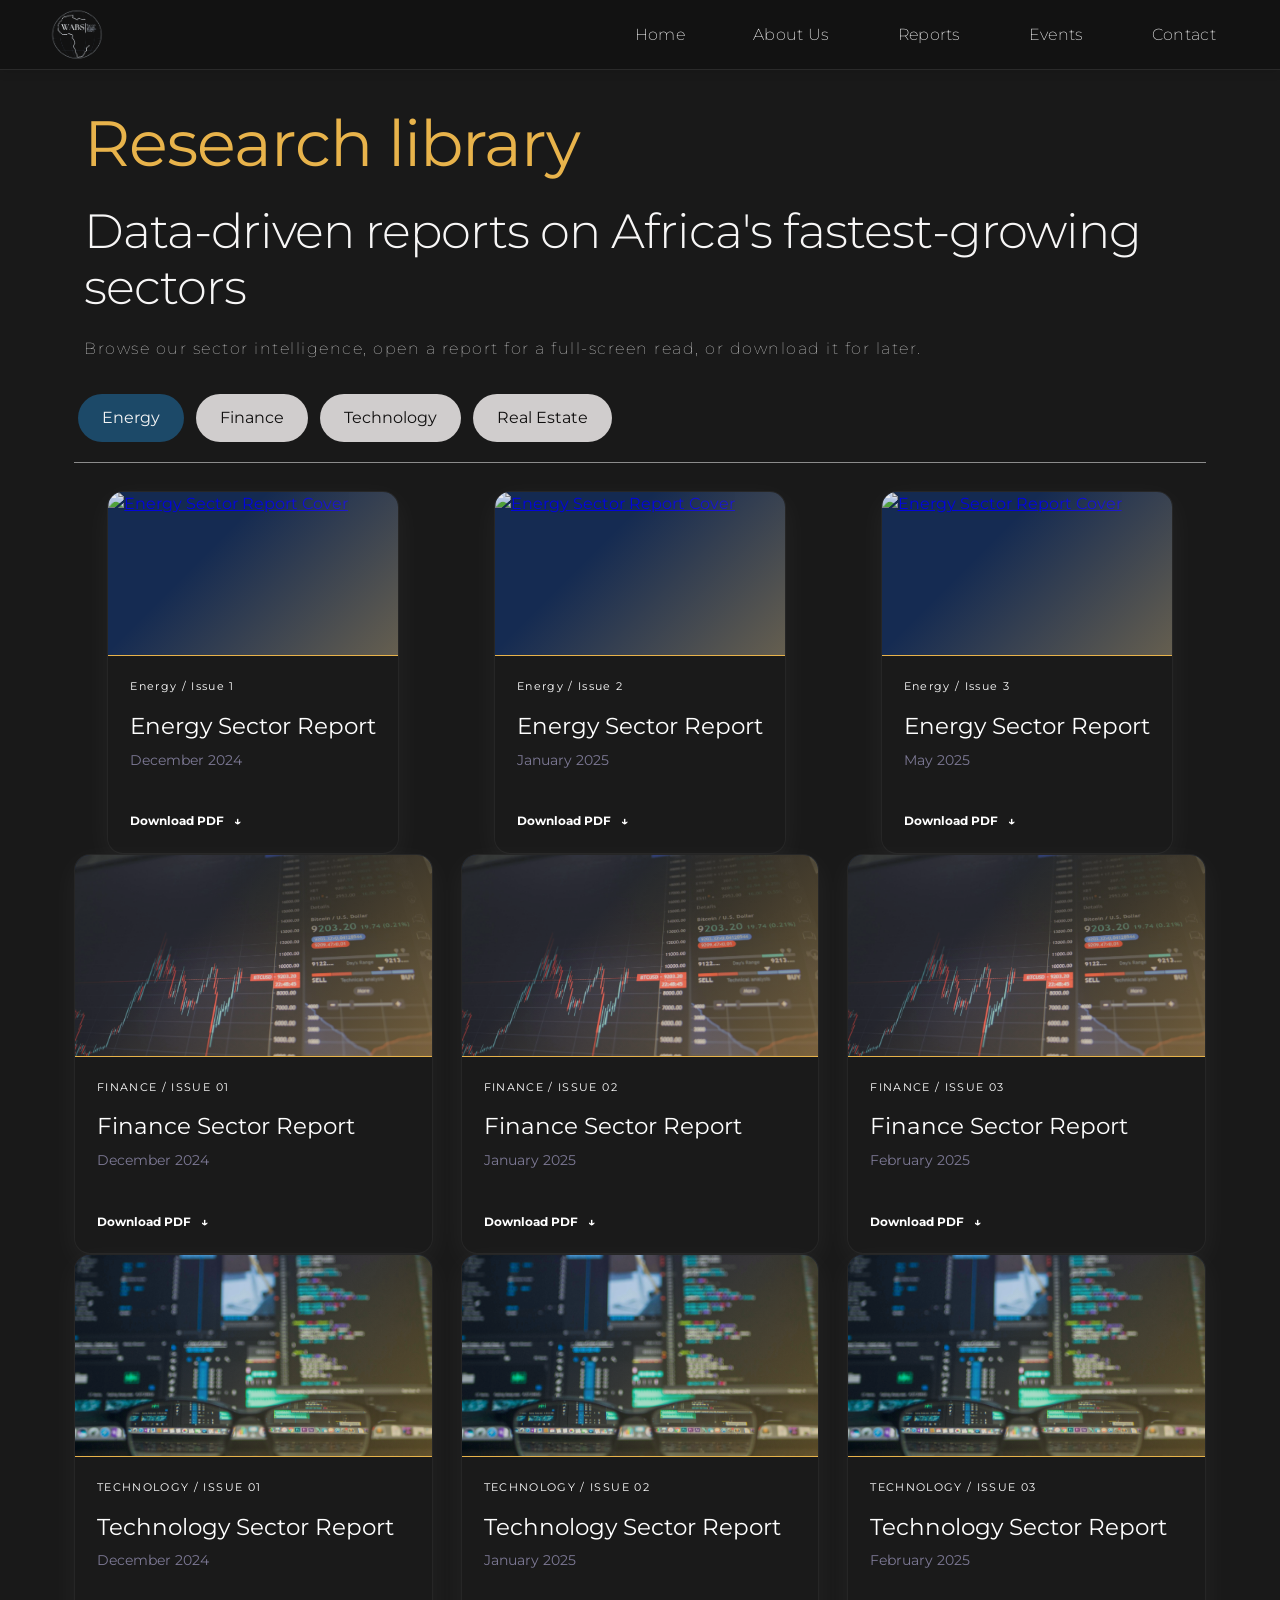
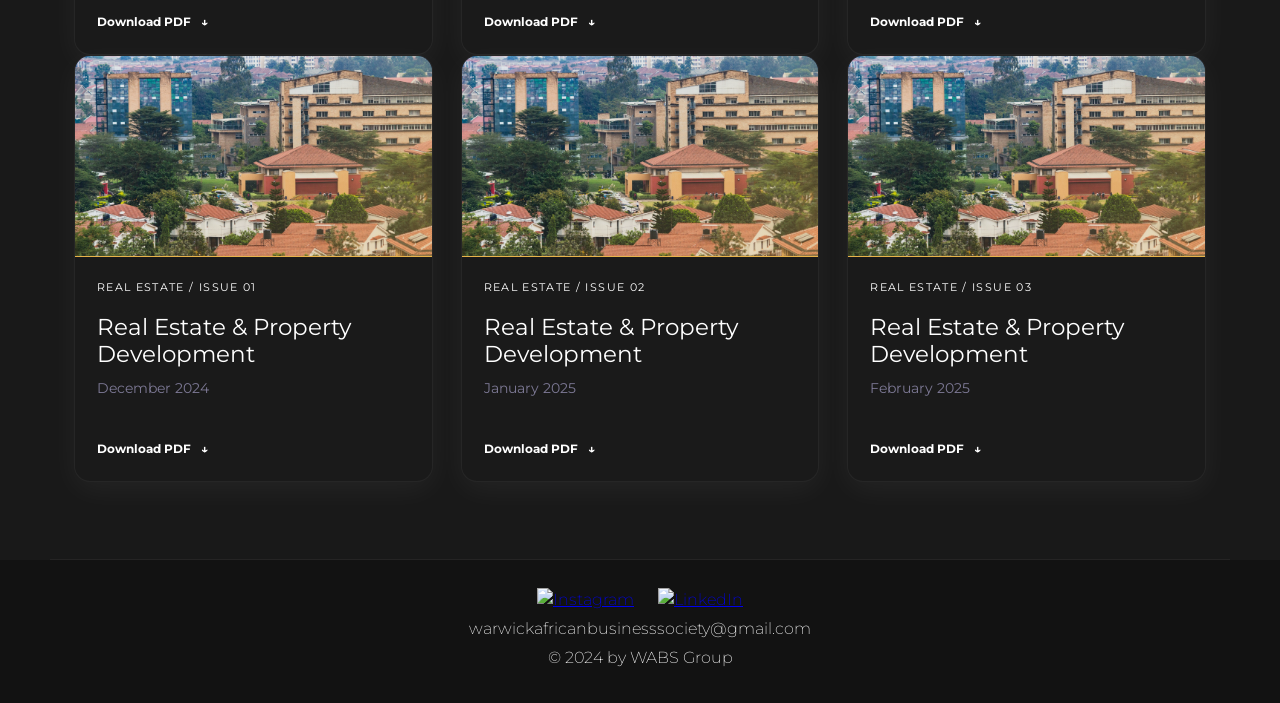
==== commit a5f97477: "Merging report storage feature and new web content/styling" ====
--- a/report.html
+++ b/report.html
@@ -135,7 +135,7 @@
 
 
         .report-gallery {
-            display: none;
+            display: grid;
             grid-template-columns: repeat(auto-fit, minmax(150px, 1fr));
             gap: 15px;
             justify-items: center;
@@ -319,5 +319,6 @@
     </footer>
 
     <script src="assets/js/site.js"></script>
+    <script src="assets/js/report-filter.js"></script>
 </body>
 </html>
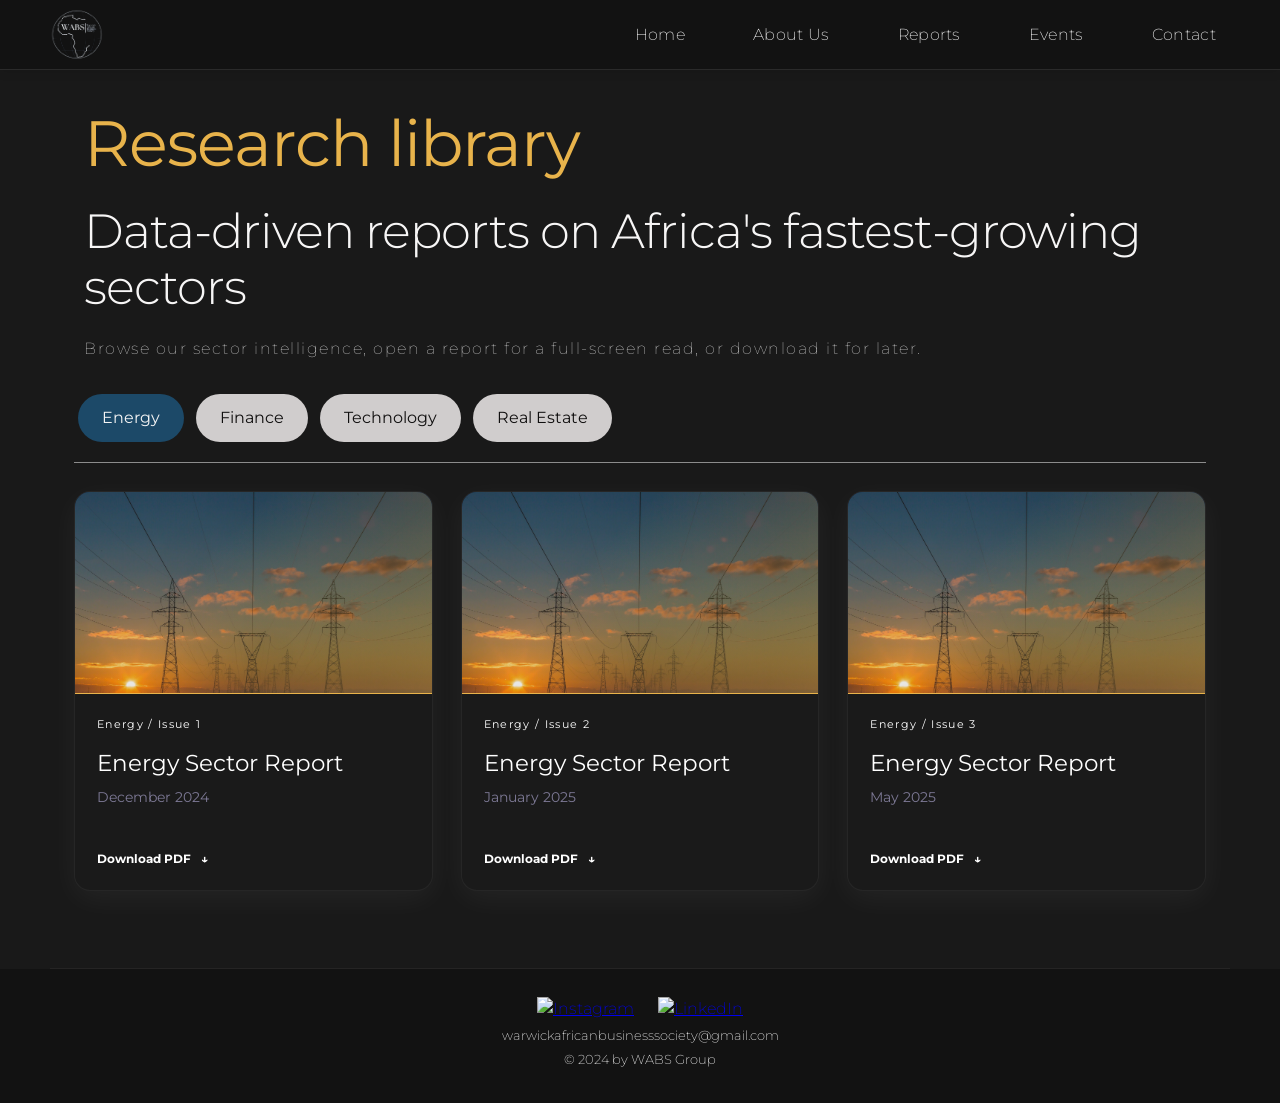
==== commit 8f1c4298: "Fixed complications after merging branches" ====
--- a/report.html
+++ b/report.html
@@ -275,16 +275,13 @@
                 <button class="report-tab active" type="button" role="tab" aria-selected="true" data-report="Energy">Energy</button>
                 <button class="report-tab" type="button" role="tab" aria-selected="false" data-report="Finance">Finance</button>
                 <button class="report-tab" type="button" role="tab" aria-selected="false" data-report="Technology">Technology</button>
-                <button class="report-tab" type="button" role="tab" aria-selected="false" data-report="real-estate-property-development">Real Estate</button>
-            </div>
-
-            <div class="report-gallery active" id="Energy" role="tabpanel">
-                <article class="report-card"><a class="report-cover preview-report" href="assets/reports/ENERGY HORIZONTAL.pdf" data-title="Energy Sector Report / December 2024"><img src="assets/images/report-cover/energy.jpg" alt="Energy sector report cover"><span>Open report</span></a><div class="report-card-body"><p class="report-meta">ENERGY / ISSUE 01</p><h2>Energy Sector Report</h2><p>December 2024</p><a class="download-report" href="assets/reports/ENERGY HORIZONTAL.pdf" download="Energy Sector Report, December 2024, Issue 1.pdf">Download PDF <span aria-hidden="true">&darr;</span></a></div></article>
-                <article class="report-card"><a class="report-cover preview-report" href="assets/reports/Energy Sector Report, January 2025, Issue 12.pdf" data-title="Energy Sector Report / January 2025"><img src="assets/images/report-cover/energy.jpg" alt="Energy sector report cover"><span>Open report</span></a><div class="report-card-body"><p class="report-meta">ENERGY / ISSUE 02</p><h2>Energy Sector Report</h2><p>January 2025</p><a class="download-report" href="assets/reports/Energy Sector Report, January 2025, Issue 12.pdf" download="Energy Sector Report, January 2025, Issue 2.pdf">Download PDF <span aria-hidden="true">&darr;</span></a></div></article>
-                <article class="report-card"><a class="report-cover preview-report" href="assets/reports/Energy Report MAY.pdf" data-title="Energy Sector Report / February 2025"><img src="assets/images/report-cover/energy.jpg" alt="Energy sector report cover"><span>Open report</span></a><div class="report-card-body"><p class="report-meta">ENERGY / ISSUE 03</p><h2>Energy Sector Report</h2><p>February 2025</p><a class="download-report" href="assets/reports/Energy Report MAY.pdf" download="Energy Sector Report, February 2025, Issue 3.pdf">Download PDF <span aria-hidden="true">&darr;</span></a></div></article>
-            </div>
-
-            <div class="report-gallery" id="Finance" role="tabpanel">
+                <button class="report-tab" type="button" role="tab" aria-selected="false" data-report="Real Estate">Real Estate</button>
+            </div>
+
+            <div class="report-gallery active" role="tabpanel">
+            </div>
+
+            <!-- <div class="report-gallery" id="Finance" role="tabpanel">
                 <article class="report-card"><a class="report-cover preview-report" href="assets/reports/Finance Horizontal.pdf" data-title="Finance Sector Report / December 2024"><img src="assets/images/report-cover/finance2.jpg" alt="Finance sector report cover"><span>Open report</span></a><div class="report-card-body"><p class="report-meta">FINANCE / ISSUE 01</p><h2>Finance Sector Report</h2><p>December 2024</p><a class="download-report" href="assets/reports/Finance Horizontal.pdf" download="Finance Sector Report, December 2024, Issue 1.pdf">Download PDF <span aria-hidden="true">&darr;</span></a></div></article>
                 <article class="report-card"><a class="report-cover preview-report" href="assets/reports/Finance Sector Report, January 2025, Issue 12.pdf" data-title="Finance Sector Report / January 2025"><img src="assets/images/report-cover/finance2.jpg" alt="Finance sector report cover"><span>Open report</span></a><div class="report-card-body"><p class="report-meta">FINANCE / ISSUE 02</p><h2>Finance Sector Report</h2><p>January 2025</p><a class="download-report" href="assets/reports/Finance Sector Report, January 2025, Issue 12.pdf" download="Finance Sector Report, January 2025, Issue 2.pdf">Download PDF <span aria-hidden="true">&darr;</span></a></div></article>
                 <article class="report-card"><a class="report-cover preview-report" href="assets/reports/Finance Report 1803.pdf" data-title="Finance Sector Report / February 2025"><img src="assets/images/report-cover/finance2.jpg" alt="Finance sector report cover"><span>Open report</span></a><div class="report-card-body"><p class="report-meta">FINANCE / ISSUE 03</p><h2>Finance Sector Report</h2><p>February 2025</p><a class="download-report" href="assets/reports/Finance Report 1803.pdf" download="Finance Sector Report, February 2025, Issue 3.pdf">Download PDF <span aria-hidden="true">&darr;</span></a></div></article>
@@ -300,7 +297,7 @@
                 <article class="report-card"><a class="report-cover preview-report" href="assets/reports/Real Estate.pdf" data-title="Real Estate &amp; Property Development / December 2024"><img src="assets/images/report-cover/real-estate2.jpg" alt="Real estate report cover"><span>Open report</span></a><div class="report-card-body"><p class="report-meta">REAL ESTATE / ISSUE 01</p><h2>Real Estate &amp; Property Development</h2><p>December 2024</p><a class="download-report" href="assets/reports/Real Estate.pdf" download="Real Estate Sector Report, December 2024, Issue 1.pdf">Download PDF <span aria-hidden="true">&darr;</span></a></div></article>
                 <article class="report-card"><a class="report-cover preview-report" href="assets/reports/Real Estate &amp; Property Development Sector Report, January 2025, Issue 12.pdf" data-title="Real Estate &amp; Property Development / January 2025"><img src="assets/images/report-cover/real-estate2.jpg" alt="Real estate report cover"><span>Open report</span></a><div class="report-card-body"><p class="report-meta">REAL ESTATE / ISSUE 02</p><h2>Real Estate &amp; Property Development</h2><p>January 2025</p><a class="download-report" href="assets/reports/Real Estate &amp; Property Development Sector Report, January 2025, Issue 12.pdf" download="Real Estate Sector Report, January 2025, Issue 2.pdf">Download PDF <span aria-hidden="true">&darr;</span></a></div></article>
                 <article class="report-card"><a class="report-cover preview-report" href="assets/reports/Real Estate May.pdf" data-title="Real Estate &amp; Property Development / February 2025"><img src="assets/images/report-cover/real-estate2.jpg" alt="Real estate report cover"><span>Open report</span></a><div class="report-card-body"><p class="report-meta">REAL ESTATE / ISSUE 03</p><h2>Real Estate &amp; Property Development</h2><p>February 2025</p><a class="download-report" href="assets/reports/Real Estate May.pdf" download="Real Estate Sector Report, February 2025, Issue 3.pdf">Download PDF <span aria-hidden="true">&darr;</span></a></div></article>
-            </div>
+            </div> -->
         </section>
 
         <dialog class="report-modal" aria-labelledby="report-modal-title">
--- a/assets/css/site.css
+++ b/assets/css/site.css
@@ -852,6 +852,7 @@
 
 footer p {
     margin: 5px 0;
+    font-size: 0.8rem;
 }
 
 footer img {
